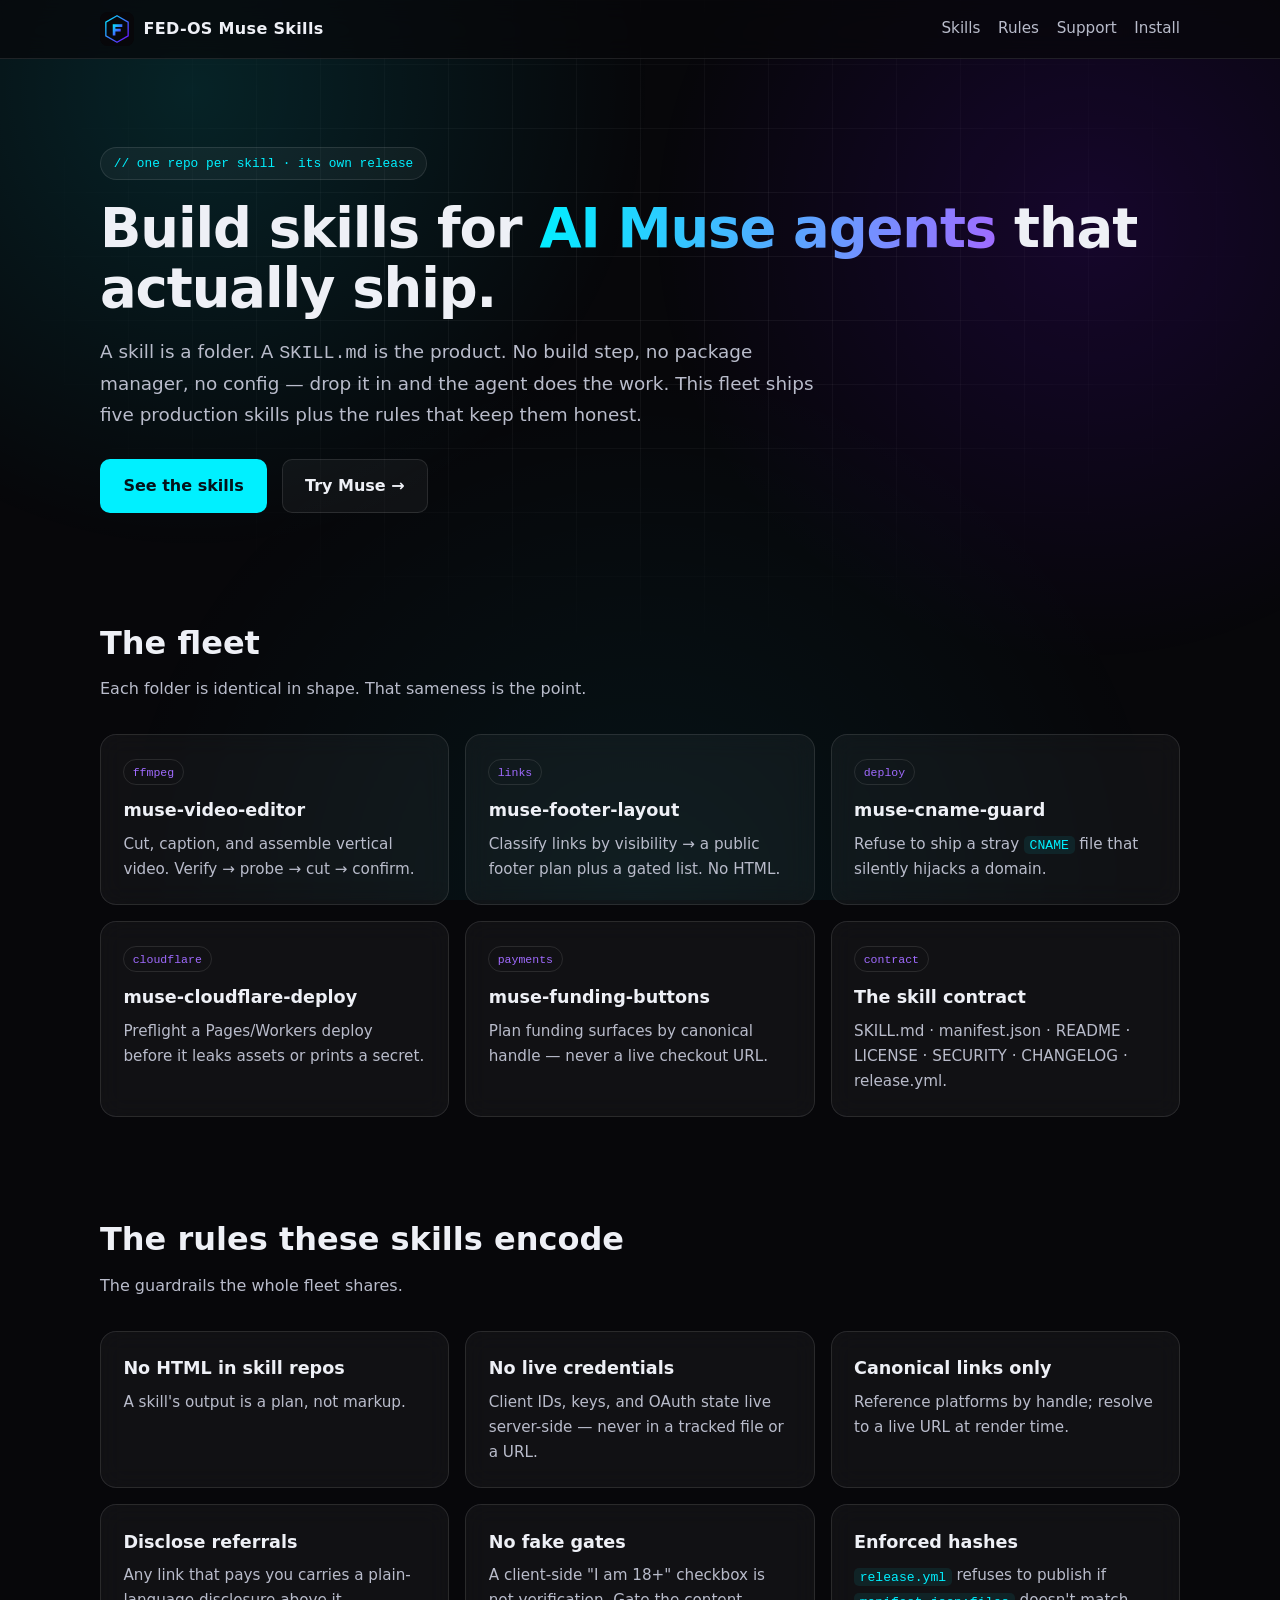
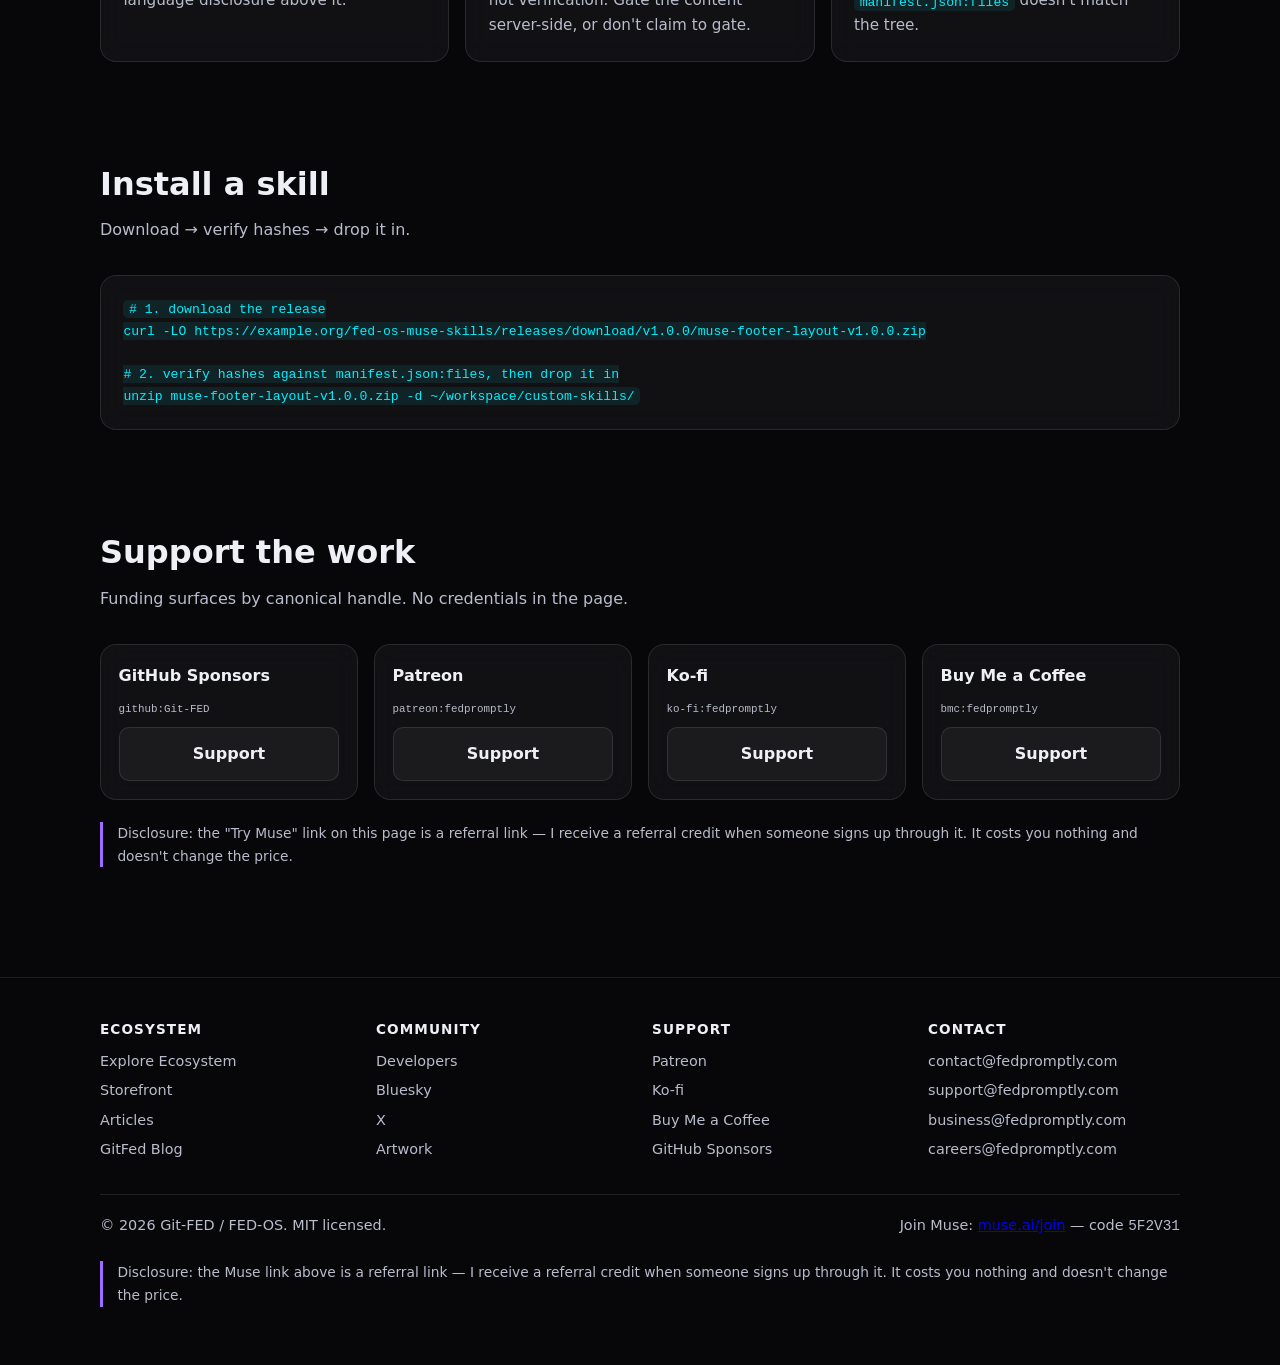
==== site/index.html @ e85d0b87 "Add files via upload" ====
<!-- FED-OS Muse Skills — landing page
     Static. No build step. No credentials. Favicon wired. -->
<!DOCTYPE html>
<html lang="en">
<head>
  <meta charset="UTF-8" />
  <meta name="viewport" content="width=device-width, initial-scale=1" />
  <title>FED-OS Muse Skills — one repo per skill</title>
  <meta name="description" content="A fleet of one-repo-per-skill packages for AI Muse agents. No build step. No credentials. Just a SKILL.md that does the work." />
  <meta name="theme-color" content="#07070a" />

  <!-- Favicon (SVG first, ICO fallback, apple-touch for iOS) -->
  <link rel="icon" type="image/svg+xml" href="assets/images/favicon.svg" />
  <link rel="icon" type="image/x-icon" href="assets/images/favicon.ico" />
  <link rel="apple-touch-icon" href="assets/images/favicon.ico" />
  <link rel="icon" type="image/png" sizes="192x192" href="assets/images/favicon.png" />

  <!-- Open Graph / social preview -->
  <meta property="og:type" content="website" />
  <meta property="og:title" content="FED-OS Muse Skills" />
  <meta property="og:description" content="One repo per skill for AI Muse agents." />
  <meta property="og:image" content="assets/images/social-preview.png" />
  <meta name="twitter:card" content="summary_large_image" />

  <link rel="stylesheet" href="assets/css/main.css" />
<script src="https://sites.super.myninja.ai/_assets/ninja-daytona-script.js"></script>
</head>
<body>
  <a class="skip-link" href="#main">Skip to content</a>

  <div class="bg-layer bg-mesh" aria-hidden="true"></div>
  <div class="bg-layer bg-grid" aria-hidden="true"></div>

  <header class="site-header">
    <div class="wrap">
      <a class="brand" href="index.html" aria-label="FED-OS Muse Skills home">
        <img src="assets/images/logo.svg" alt="" width="34" height="34" />
        <span>FED-OS Muse Skills</span>
      </a>
      <nav class="nav" aria-label="Primary">
        <a href="#skills">Skills</a>
        <a href="#rules">Rules</a>
        <a href="#funding">Support</a>
        <a href="#install">Install</a>
      </nav>
    </div>
  </header>

  <main id="main">
    <section class="hero">
      <div class="wrap">
        <span class="eyebrow">// one repo per skill · its own release</span>
        <h1>Build skills for <span class="grad">AI Muse agents</span> that actually ship.</h1>
        <p class="lede">
          A skill is a folder. A <code>SKILL.md</code> is the product. No build step,
          no package manager, no config — drop it in and the agent does the work.
          This fleet ships five production skills plus the rules that keep them honest.
        </p>
        <div class="cta-row">
          <a class="btn btn-primary" href="#skills">See the skills</a>
          <a class="btn btn-ghost" href="https://muse.ai/join" rel="noopener noreferrer">Try Muse →</a>
        </div>
      </div>
    </section>

    <section id="skills">
      <div class="wrap">
        <h2>The fleet</h2>
        <p class="sub">Each folder is identical in shape. That sameness is the point.</p>
        <div class="grid">
          <article class="glass card" data-reveal>
            <span class="tag">ffmpeg</span>
            <h3>muse-video-editor</h3>
            <p>Cut, caption, and assemble vertical video. Verify → probe → cut → confirm.</p>
          </article>
          <article class="glass card" data-reveal>
            <span class="tag">links</span>
            <h3>muse-footer-layout</h3>
            <p>Classify links by visibility → a public footer plan plus a gated list. No HTML.</p>
          </article>
          <article class="glass card" data-reveal>
            <span class="tag">deploy</span>
            <h3>muse-cname-guard</h3>
            <p>Refuse to ship a stray <code>CNAME</code> file that silently hijacks a domain.</p>
          </article>
          <article class="glass card" data-reveal>
            <span class="tag">cloudflare</span>
            <h3>muse-cloudflare-deploy</h3>
            <p>Preflight a Pages/Workers deploy before it leaks assets or prints a secret.</p>
          </article>
          <article class="glass card" data-reveal>
            <span class="tag">payments</span>
            <h3>muse-funding-buttons</h3>
            <p>Plan funding surfaces by canonical handle — never a live checkout URL.</p>
          </article>
          <article class="glass card" data-reveal>
            <span class="tag">contract</span>
            <h3>The skill contract</h3>
            <p>SKILL.md · manifest.json · README · LICENSE · SECURITY · CHANGELOG · release.yml.</p>
          </article>
        </div>
      </div>
    </section>

    <section id="rules">
      <div class="wrap">
        <h2>The rules these skills encode</h2>
        <p class="sub">The guardrails the whole fleet shares.</p>
        <div class="grid">
          <article class="glass card" data-reveal><h3>No HTML in skill repos</h3><p>A skill's output is a plan, not markup.</p></article>
          <article class="glass card" data-reveal><h3>No live credentials</h3><p>Client IDs, keys, and OAuth state live server-side — never in a tracked file or a URL.</p></article>
          <article class="glass card" data-reveal><h3>Canonical links only</h3><p>Reference platforms by handle; resolve to a live URL at render time.</p></article>
          <article class="glass card" data-reveal><h3>Disclose referrals</h3><p>Any link that pays you carries a plain-language disclosure above it.</p></article>
          <article class="glass card" data-reveal><h3>No fake gates</h3><p>A client-side "I am 18+" checkbox is not verification. Gate the content server-side, or don't claim to gate.</p></article>
          <article class="glass card" data-reveal><h3>Enforced hashes</h3><p><code>release.yml</code> refuses to publish if <code>manifest.json:files</code> doesn't match the tree.</p></article>
        </div>
      </div>
    </section>

    <section id="install">
      <div class="wrap">
        <h2>Install a skill</h2>
        <p class="sub">Download → verify hashes → drop it in.</p>
        <div class="glass card">
          <pre style="margin:0;overflow:auto"><code># 1. download the release
curl -LO https://example.org/fed-os-muse-skills/releases/download/v1.0.0/muse-footer-layout-v1.0.0.zip

# 2. verify hashes against manifest.json:files, then drop it in
unzip muse-footer-layout-v1.0.0.zip -d ~/workspace/custom-skills/</code></pre>
        </div>
      </div>
    </section>

    <section id="funding" class="funding">
      <div class="wrap">
        <h2>Support the work</h2>
        <p class="sub">Funding surfaces by canonical handle. No credentials in the page.</p>
        <div class="grid" id="funding-grid">
          <!-- Populated by assets/js/app.js. Static fallbacks below. -->
          <noscript>
            <div class="glass fund"><strong>GitHub Sponsors</strong><a class="btn btn-ghost" href="https://github.com/sponsors/Git-FED" rel="noopener noreferrer">Support</a></div>
            <div class="glass fund"><strong>Patreon</strong><a class="btn btn-ghost" href="https://www.patreon.com/c/FEDpromptly" rel="noopener noreferrer">Support</a></div>
            <div class="glass fund"><strong>Ko-fi</strong><a class="btn btn-ghost" href="https://ko-fi.com/fedpromptly" rel="noopener noreferrer">Support</a></div>
            <div class="glass fund"><strong>Buy Me a Coffee</strong><a class="btn btn-ghost" href="https://www.buymeacoffee.com/fedpromptly" rel="noopener noreferrer">Support</a></div>
          </noscript>
        </div>
        <p class="disclosure">
          Disclosure: the "Try Muse" link on this page is a referral link — I receive a
          referral credit when someone signs up through it. It costs you nothing and
          doesn't change the price.
        </p>
      </div>
    </section>
  </main>

  <footer class="site-footer">
    <div class="wrap">
      <div class="footer-cols">
        <div>
          <h4>Ecosystem</h4>
          <ul>
            <li><a href="https://www.fedpromptly.org" rel="noopener noreferrer">Explore Ecosystem</a></li>
            <li><a href="https://www.jabburr.com/fed-os" rel="noopener noreferrer">Storefront</a></li>
            <li><a href="https://substack.com/@fedpromptly" rel="noopener noreferrer">Articles</a></li>
            <li><a href="https://gitfed.substack.com/" rel="noopener noreferrer">GitFed Blog</a></li>
          </ul>
        </div>
        <div>
          <h4>Community</h4>
          <ul>
            <li><a href="https://discord.gg/Jm4XStx4Pf" rel="noopener noreferrer">Developers</a></li>
            <li><a href="https://bsky.app/profile/fed-os.bsky.social" rel="noopener noreferrer">Bluesky</a></li>
            <li><a href="https://x.com/Fedpromptly" rel="noopener noreferrer">X</a></li>
            <li><a href="https://www.deviantart.com/fedpromptly" rel="noopener noreferrer">Artwork</a></li>
          </ul>
        </div>
        <div>
          <h4>Support</h4>
          <ul>
            <li><a href="https://www.patreon.com/c/FEDpromptly" rel="noopener noreferrer">Patreon</a></li>
            <li><a href="https://ko-fi.com/fedpromptly" rel="noopener noreferrer">Ko-fi</a></li>
            <li><a href="https://www.buymeacoffee.com/fedpromptly" rel="noopener noreferrer">Buy Me a Coffee</a></li>
            <li><a href="https://github.com/sponsors/Git-FED" rel="noopener noreferrer">GitHub Sponsors</a></li>
          </ul>
        </div>
        <div>
          <h4>Contact</h4>
          <ul>
            <li><a href="mailto:contact@fedpromptly.com">contact@fedpromptly.com</a></li>
            <li><a href="mailto:support@fedpromptly.com">support@fedpromptly.com</a></li>
            <li><a href="mailto:business@fedpromptly.com">business@fedpromptly.com</a></li>
            <li><a href="mailto:careers@fedpromptly.com">careers@fedpromptly.com</a></li>
          </ul>
        </div>
      </div>
      <div class="footer-base">
        <span>© 2026 Git-FED / FED-OS. MIT licensed.</span>
        <span>Join Muse: <a href="https://muse.ai/join" rel="noopener noreferrer">muse.ai/join</a> — code <code>5F2V31</code></span>
      </div>
      <p class="disclosure">Disclosure: the Muse link above is a referral link — I receive a referral credit when someone signs up through it. It costs you nothing and doesn't change the price.</p>
    </div>
  </footer>

  <script src="assets/js/config.example.js"></script>
  <script src="assets/js/app.js"></script>
</body>
</html>
---- site/assets/css/main.css ----
/* FED-OS Muse Skills — landing styles
   Accessible neon/glassmorphism. No framework, no build step. */

:root {
  --bg: #07070a;
  --bg-2: #0d0d14;
  --ink: #eef0f6;
  --ink-dim: #b9bccb;      /* 7.4:1 on --bg */
  --cyan: #00f0ff;
  --violet: #a06bff;        /* lifted from #7000ff for AA contrast on dark */
  --violet-deep: #7000ff;
  --line: rgba(255, 255, 255, 0.10);
  --glass: rgba(255, 255, 255, 0.045);
  --radius: 16px;
  --maxw: 1080px;
  --font: system-ui, -apple-system, "Segoe UI", Roboto, Arial, sans-serif;
  --mono: ui-monospace, SFMono-Regular, Menlo, Consolas, monospace;
}

* { box-sizing: border-box; }

html { scroll-behavior: smooth; }

body {
  margin: 0;
  background: var(--bg);
  color: var(--ink);
  font-family: var(--font);
  line-height: 1.65;
  -webkit-font-smoothing: antialiased;
}

/* Ambient background layers — decorative, never interactive. */
.bg-layer {
  position: fixed;
  inset: 0;
  z-index: -1;
  pointer-events: none;
}
.bg-mesh {
  background:
    radial-gradient(60vw 60vw at 15% 10%, rgba(0, 240, 255, 0.12), transparent 60%),
    radial-gradient(55vw 55vw at 85% 25%, rgba(112, 0, 255, 0.14), transparent 62%),
    radial-gradient(70vw 70vw at 50% 100%, rgba(0, 240, 255, 0.06), transparent 60%);
}
.bg-grid {
  background-image:
    linear-gradient(var(--line) 1px, transparent 1px),
    linear-gradient(90deg, var(--line) 1px, transparent 1px);
  background-size: 64px 64px;
  mask-image: radial-gradient(70% 60% at 50% 30%, #000 20%, transparent 75%);
  -webkit-mask-image: radial-gradient(70% 60% at 50% 30%, #000 20%, transparent 75%);
  opacity: 0.5;
}

.wrap { width: min(100% - 2.5rem, var(--maxw)); margin-inline: auto; }

/* ---------- Header ---------- */
.site-header {
  position: sticky;
  top: 0;
  z-index: 10;
  backdrop-filter: blur(12px);
  -webkit-backdrop-filter: blur(12px);
  background: rgba(7, 7, 10, 0.72);
  border-bottom: 1px solid var(--line);
}
.site-header .wrap {
  display: flex;
  align-items: center;
  justify-content: space-between;
  gap: 1rem;
  padding: 0.75rem 0;
}
.brand { display: flex; align-items: center; gap: 0.6rem; text-decoration: none; color: var(--ink); }
.brand img { width: 34px; height: 34px; display: block; }
.brand span { font-weight: 700; letter-spacing: 0.02em; }
.nav { display: flex; gap: 1.1rem; flex-wrap: wrap; }
.nav a { color: var(--ink-dim); text-decoration: none; font-size: 0.95rem; }
.nav a:hover { color: var(--ink); }

/* ---------- Hero ---------- */
.hero { padding: 5.5rem 0 3.5rem; }
.eyebrow {
  display: inline-block;
  font-family: var(--mono);
  font-size: 0.8rem;
  color: var(--cyan);
  border: 1px solid var(--line);
  border-radius: 999px;
  padding: 0.3rem 0.8rem;
  margin-bottom: 1.2rem;
  background: var(--glass);
}
.hero h1 {
  font-size: clamp(2rem, 5vw, 3.4rem);
  line-height: 1.1;
  margin: 0 0 1rem;
  letter-spacing: -0.02em;
}
.grad {
  background: linear-gradient(100deg, var(--cyan), var(--violet));
  -webkit-background-clip: text;
  background-clip: text;
  color: transparent;
}
.hero p.lede { font-size: 1.15rem; color: var(--ink-dim); max-width: 62ch; }
.cta-row { display: flex; gap: 0.9rem; flex-wrap: wrap; margin-top: 1.8rem; }

.btn {
  display: inline-block;
  padding: 0.8rem 1.4rem;
  border-radius: 10px;
  font-weight: 600;
  text-decoration: none;
  border: 1px solid transparent;
  transition: transform 0.15s ease, background 0.15s ease, border-color 0.15s ease;
}
.btn-primary { background: var(--cyan); color: #04121a; }
.btn-primary:hover { transform: translateY(-1px); background: #6ff6ff; }
.btn-ghost { background: var(--glass); color: var(--ink); border-color: var(--line); }
.btn-ghost:hover { border-color: var(--cyan); }

/* ---------- Cards / glass ---------- */
.glass {
  background: var(--glass);
  border: 1px solid var(--line);
  border-radius: var(--radius);
  backdrop-filter: blur(12px);
  -webkit-backdrop-filter: blur(12px);
}
@supports not ((backdrop-filter: blur(1px)) or (-webkit-backdrop-filter: blur(1px))) {
  .glass, .site-header { background: #101018; }
}

section { padding: 3rem 0; }
section h2 { font-size: clamp(1.5rem, 3vw, 2rem); margin: 0 0 0.4rem; }
section .sub { color: var(--ink-dim); margin: 0 0 2rem; }

.grid { display: grid; grid-template-columns: repeat(auto-fit, minmax(260px, 1fr)); gap: 1rem; }
.card { padding: 1.4rem; }
.card h3 { margin: 0 0 0.4rem; font-size: 1.1rem; }
.card p { margin: 0; color: var(--ink-dim); font-size: 0.95rem; }
.card code {
  font-family: var(--mono);
  font-size: 0.82rem;
  color: var(--cyan);
  background: rgba(0, 240, 255, 0.08);
  padding: 0.1rem 0.35rem;
  border-radius: 5px;
}
.tag {
  display: inline-block;
  font-family: var(--mono);
  font-size: 0.72rem;
  color: var(--violet);
  border: 1px solid var(--line);
  border-radius: 999px;
  padding: 0.15rem 0.55rem;
  margin-bottom: 0.7rem;
}

/* ---------- Funding ---------- */
.funding .grid { grid-template-columns: repeat(auto-fit, minmax(200px, 1fr)); }
.fund { display: flex; flex-direction: column; gap: 0.5rem; padding: 1.1rem; }
.fund strong { font-size: 1rem; }
.fund small { color: var(--ink-dim); }
.fund .btn { text-align: center; }
.disclosure {
  margin-top: 1.4rem;
  font-size: 0.86rem;
  color: var(--ink-dim);
  border-left: 3px solid var(--violet);
  padding-left: 0.9rem;
}

/* ---------- Footer ---------- */
.site-footer {
  border-top: 1px solid var(--line);
  margin-top: 3rem;
  padding: 2.5rem 0 3rem;
  color: var(--ink-dim);
  font-size: 0.9rem;
}
.footer-cols { display: grid; grid-template-columns: repeat(auto-fit, minmax(180px, 1fr)); gap: 1.5rem; }
.footer-cols h4 { color: var(--ink); font-size: 0.85rem; text-transform: uppercase; letter-spacing: 0.08em; margin: 0 0 0.6rem; }
.footer-cols ul { list-style: none; padding: 0; margin: 0; display: grid; gap: 0.35rem; }
.footer-cols a { color: var(--ink-dim); text-decoration: none; }
.footer-cols a:hover { color: var(--cyan); }
.footer-base { margin-top: 2rem; padding-top: 1.2rem; border-top: 1px solid var(--line); display: flex; justify-content: space-between; gap: 1rem; flex-wrap: wrap; }

/* ---------- Accessibility ---------- */
a:focus-visible,
.btn:focus-visible,
button:focus-visible {
  outline: 3px solid var(--cyan);
  outline-offset: 2px;
  border-radius: 8px;
}
.skip-link {
  position: absolute;
  left: -999px;
  top: 0;
  background: var(--cyan);
  color: #04121a;
  padding: 0.6rem 1rem;
  border-radius: 0 0 8px 0;
  z-index: 100;
}
.skip-link:focus { left: 0; }

@media (prefers-reduced-motion: reduce) {
  html { scroll-behavior: auto; }
  *, *::before, *::after {
    animation-duration: 0.001ms !important;
    animation-iteration-count: 1 !important;
    transition-duration: 0.001ms !important;
  }
  .btn-primary:hover { transform: none; }
}

@media (max-width: 640px) {
  .hero { padding-top: 3.5rem; }
  .nav { display: none; }
}
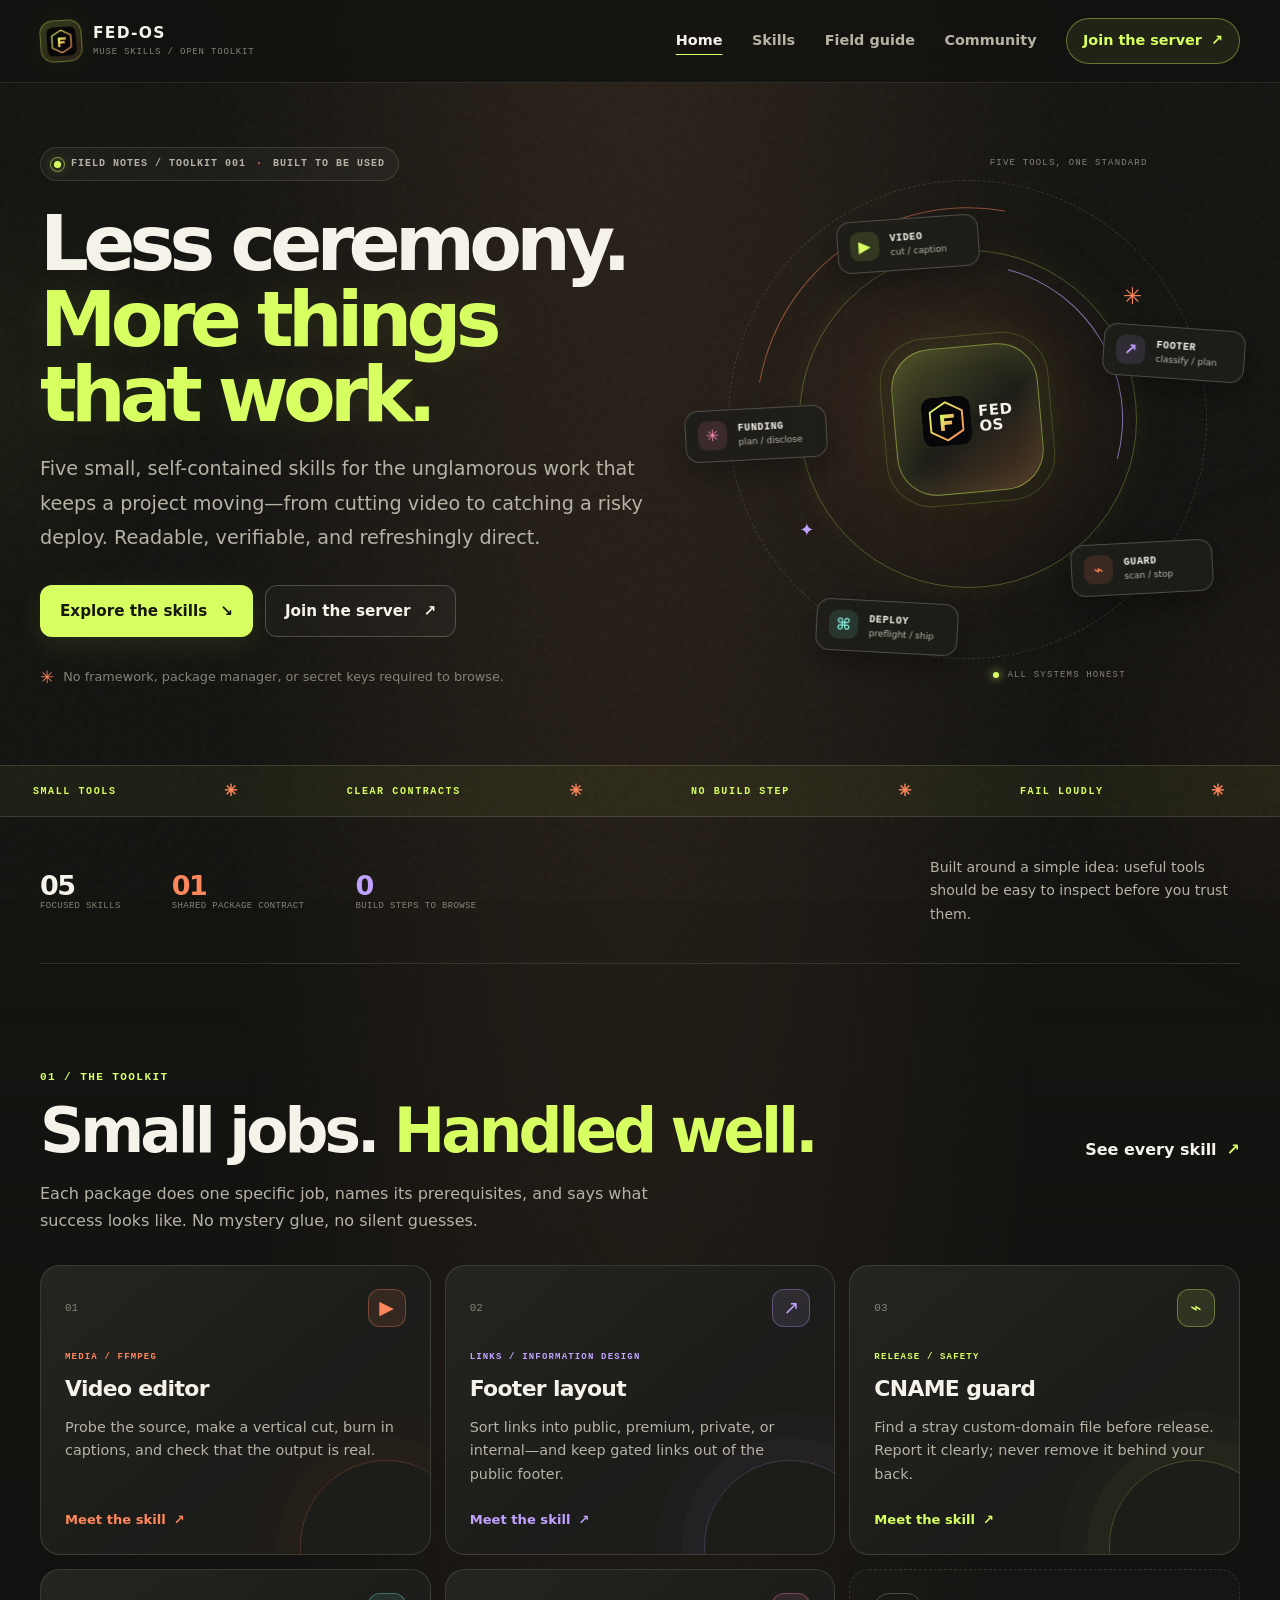
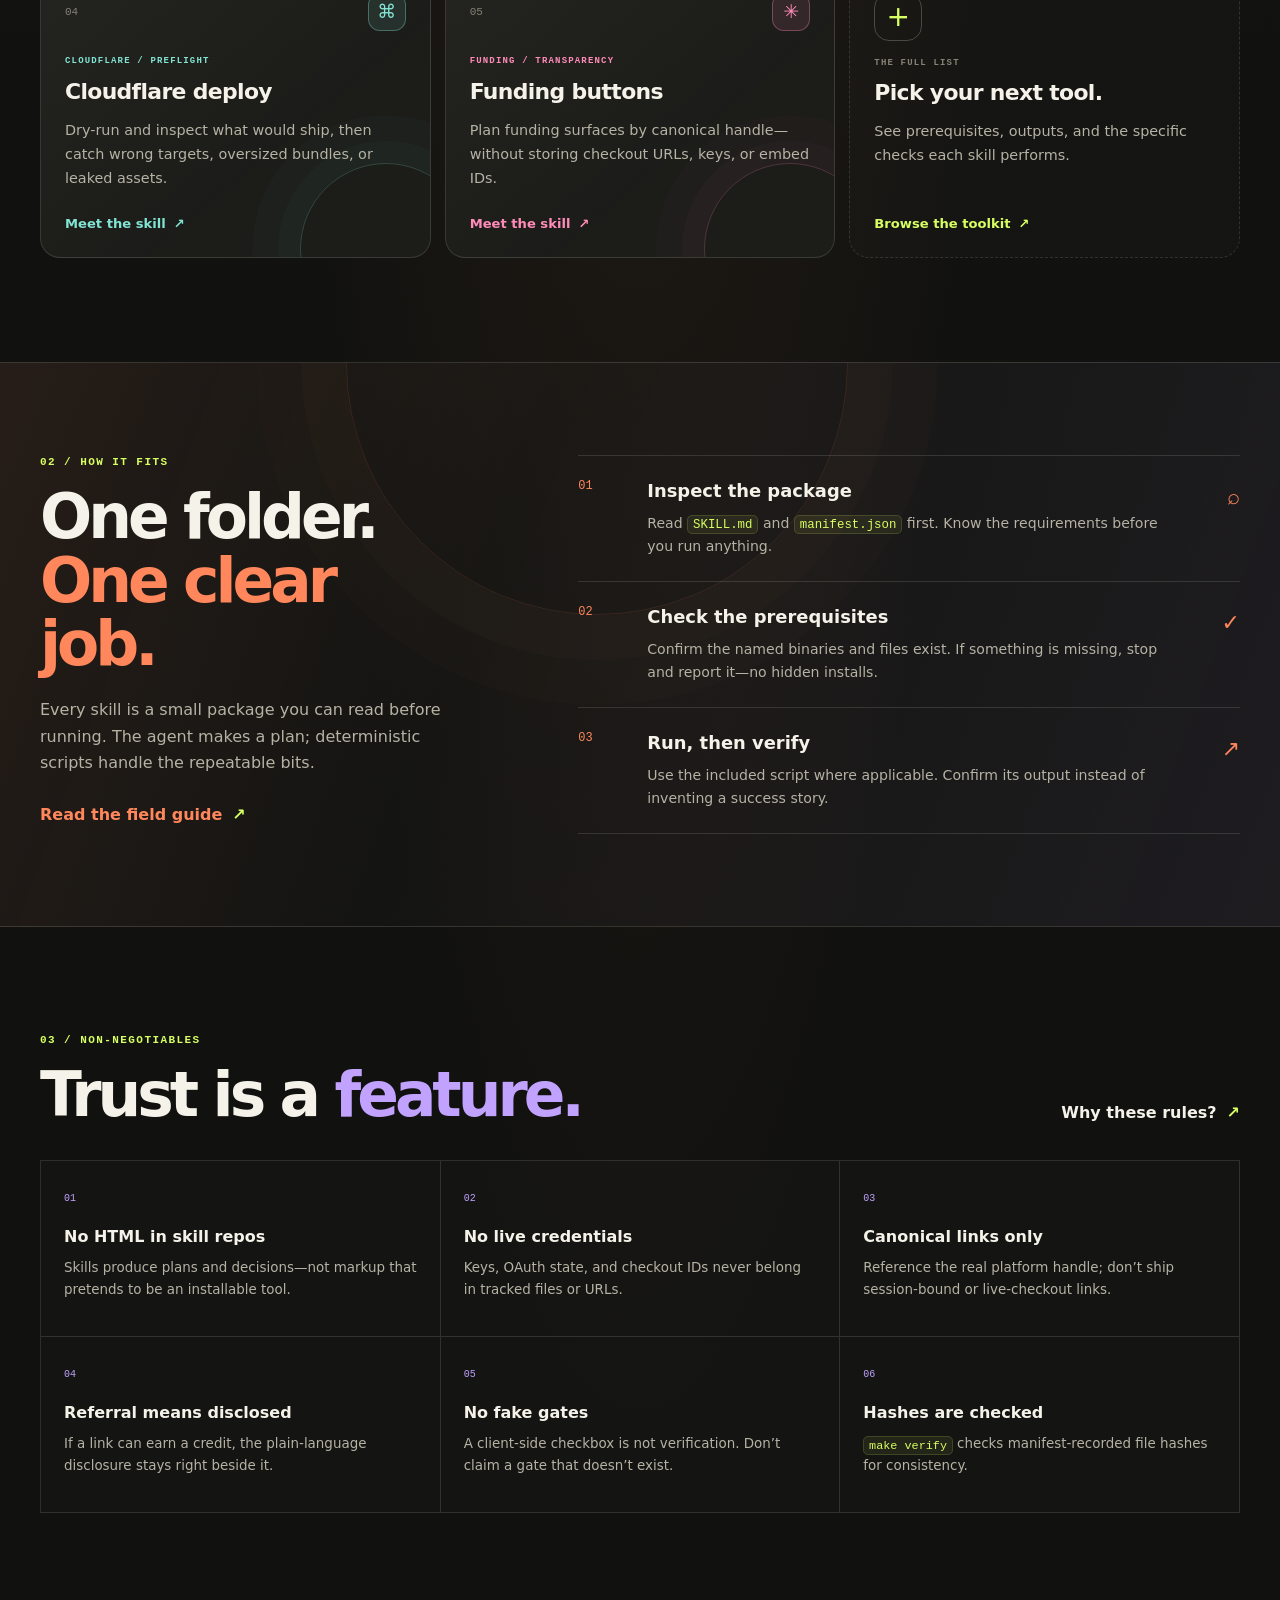
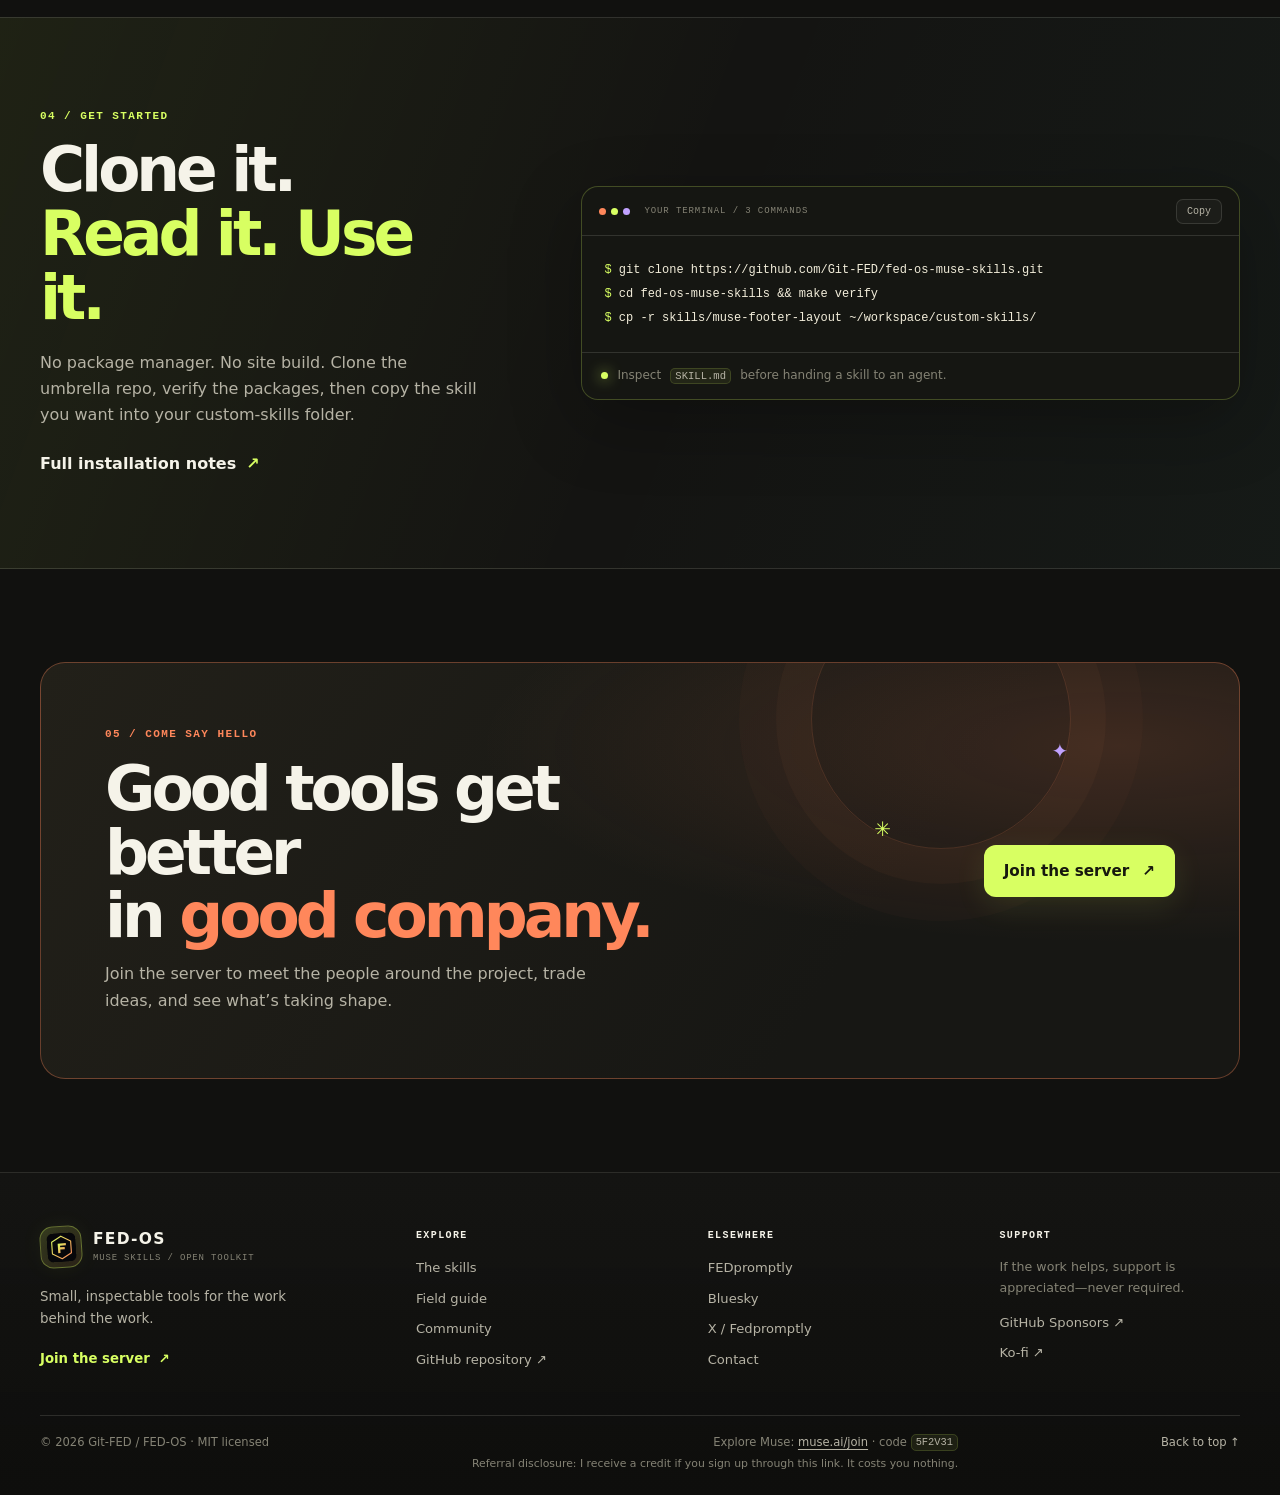
==== commit 3bcbe39f: "Add files via upload" ====
--- a/site/index.html
+++ b/site/index.html
@@ -1,207 +1,146 @@
-<!-- FED-OS Muse Skills — landing page
-     Static. No build step. No credentials. Favicon wired. -->
-<!DOCTYPE html>
+<!doctype html>
 <html lang="en">
 <head>
-  <meta charset="UTF-8" />
+  <meta charset="utf-8" />
   <meta name="viewport" content="width=device-width, initial-scale=1" />
-  <title>FED-OS Muse Skills — one repo per skill</title>
-  <meta name="description" content="A fleet of one-repo-per-skill packages for AI Muse agents. No build step. No credentials. Just a SKILL.md that does the work." />
-  <meta name="theme-color" content="#07070a" />
-
-  <!-- Favicon (SVG first, ICO fallback, apple-touch for iOS) -->
+  <meta name="theme-color" content="#11110f" />
+  <meta name="description" content="A practical fleet of five self-contained Muse agent skills: focused tools, clear contracts, and no build-step ceremony." />
+  <meta property="og:type" content="website" />
+  <meta property="og:title" content="FED-OS Muse Skills — tools with a point of view" />
+  <meta property="og:description" content="Five focused agent skills. One honest contract. No build-step ceremony." />
+  <meta property="og:image" content="assets/images/social-preview.png" />
+  <meta name="twitter:card" content="summary_large_image" />
+  <title>FED-OS Muse Skills — tools with a point of view</title>
   <link rel="icon" type="image/svg+xml" href="assets/images/favicon.svg" />
   <link rel="icon" type="image/x-icon" href="assets/images/favicon.ico" />
-  <link rel="apple-touch-icon" href="assets/images/favicon.ico" />
-  <link rel="icon" type="image/png" sizes="192x192" href="assets/images/favicon.png" />
-
-  <!-- Open Graph / social preview -->
-  <meta property="og:type" content="website" />
-  <meta property="og:title" content="FED-OS Muse Skills" />
-  <meta property="og:description" content="One repo per skill for AI Muse agents." />
-  <meta property="og:image" content="assets/images/social-preview.png" />
-  <meta name="twitter:card" content="summary_large_image" />
-
+  <link rel="apple-touch-icon" href="assets/images/favicon.png" />
   <link rel="stylesheet" href="assets/css/main.css" />
-<script src="https://sites.super.myninja.ai/_assets/ninja-daytona-script.js"></script>
 </head>
 <body>
   <a class="skip-link" href="#main">Skip to content</a>
-
-  <div class="bg-layer bg-mesh" aria-hidden="true"></div>
-  <div class="bg-layer bg-grid" aria-hidden="true"></div>
+  <div class="ambient ambient-one" aria-hidden="true"></div>
+  <div class="ambient ambient-two" aria-hidden="true"></div>
+  <div class="noise" aria-hidden="true"></div>
 
   <header class="site-header">
-    <div class="wrap">
+    <div class="wrap header-inner">
       <a class="brand" href="index.html" aria-label="FED-OS Muse Skills home">
-        <img src="assets/images/logo.svg" alt="" width="34" height="34" />
-        <span>FED-OS Muse Skills</span>
+        <span class="brand-mark"><img src="assets/images/logo.svg" alt="" width="36" height="36" /></span>
+        <span class="brand-copy"><strong>FED-OS</strong><small>MUSE SKILLS / OPEN TOOLKIT</small></span>
       </a>
-      <nav class="nav" aria-label="Primary">
-        <a href="#skills">Skills</a>
-        <a href="#rules">Rules</a>
-        <a href="#funding">Support</a>
-        <a href="#install">Install</a>
+      <button class="nav-toggle" type="button" aria-expanded="false" aria-controls="primary-nav" aria-label="Open navigation"><span></span><span></span></button>
+      <nav class="nav" id="primary-nav" aria-label="Primary navigation">
+        <a href="index.html" aria-current="page">Home</a>
+        <a href="skills.html">Skills</a>
+        <a href="guide.html">Field guide</a>
+        <a href="community.html">Community</a>
+        <a class="nav-join" href="https://beta.echoed.gg/invite/65dd48216ed4d23bb2ca" target="_blank" rel="noopener noreferrer">Join the server <span aria-hidden="true">↗</span></a>
       </nav>
     </div>
   </header>
 
   <main id="main">
-    <section class="hero">
-      <div class="wrap">
-        <span class="eyebrow">// one repo per skill · its own release</span>
-        <h1>Build skills for <span class="grad">AI Muse agents</span> that actually ship.</h1>
-        <p class="lede">
-          A skill is a folder. A <code>SKILL.md</code> is the product. No build step,
-          no package manager, no config — drop it in and the agent does the work.
-          This fleet ships five production skills plus the rules that keep them honest.
-        </p>
-        <div class="cta-row">
-          <a class="btn btn-primary" href="#skills">See the skills</a>
-          <a class="btn btn-ghost" href="https://muse.ai/join" rel="noopener noreferrer">Try Muse →</a>
+    <section class="hero wrap">
+      <div class="hero-copy" data-reveal>
+        <p class="eyebrow"><span class="eyebrow-pulse"></span> FIELD NOTES / TOOLKIT 001 <span class="eyebrow-divider">·</span> BUILT TO BE USED</p>
+        <h1>Less ceremony.<br /><span class="headline-accent">More things that work.</span></h1>
+        <p class="hero-lede">Five small, self-contained skills for the unglamorous work that keeps a project moving—from cutting video to catching a risky deploy. Readable, verifiable, and refreshingly direct.</p>
+        <div class="hero-actions">
+          <a class="button button-lime" href="skills.html">Explore the skills <span aria-hidden="true">↘</span></a>
+          <a class="button button-outline" href="https://beta.echoed.gg/invite/65dd48216ed4d23bb2ca" target="_blank" rel="noopener noreferrer">Join the server <span aria-hidden="true">↗</span></a>
+        </div>
+        <div class="hero-footnote"><span class="tiny-spark" aria-hidden="true">✳</span> No framework, package manager, or secret keys required to browse.</div>
+      </div>
+      <div class="hero-visual" data-reveal aria-label="Illustration of a five-skill toolkit orbiting a central agent" role="img">
+        <div class="visual-orbit orbit-outer"></div><div class="visual-orbit orbit-inner"></div>
+        <div class="orbit-dash dash-one"></div><div class="orbit-dash dash-two"></div>
+        <div class="orbit-core"><span class="core-glow"></span><img src="assets/images/logo.svg" alt="" /><b>FED<br />OS</b></div>
+        <div class="orbit-node node-video"><span class="node-icon">▶</span><b>VIDEO</b><small>cut / caption</small></div>
+        <div class="orbit-node node-footer"><span class="node-icon">↗</span><b>FOOTER</b><small>classify / plan</small></div>
+        <div class="orbit-node node-guard"><span class="node-icon">⌁</span><b>GUARD</b><small>scan / stop</small></div>
+        <div class="orbit-node node-deploy"><span class="node-icon">⌘</span><b>DEPLOY</b><small>preflight / ship</small></div>
+        <div class="orbit-node node-fund"><span class="node-icon">✳</span><b>FUNDING</b><small>plan / disclose</small></div>
+        <div class="visual-label label-top">FIVE TOOLS, ONE STANDARD</div>
+        <div class="visual-label label-bottom"><i></i> ALL SYSTEMS HONEST</div>
+        <span class="visual-star star-a" aria-hidden="true">✳</span><span class="visual-star star-b" aria-hidden="true">✦</span>
+      </div>
+    </section>
+
+    <div class="ticker" aria-label="Open source · small tools · clear contracts · no hidden setup">
+      <div class="ticker-track" aria-hidden="true"><span>SMALL TOOLS</span><b>✳</b><span>CLEAR CONTRACTS</span><b>✳</b><span>NO BUILD STEP</span><b>✳</b><span>FAIL LOUDLY</span><b>✳</b><span>SMALL TOOLS</span><b>✳</b><span>CLEAR CONTRACTS</span><b>✳</b><span>NO BUILD STEP</span><b>✳</b><span>FAIL LOUDLY</span><b>✳</b></div>
+    </div>
+
+    <section class="intro-strip wrap" aria-label="Project at a glance">
+      <div class="intro-stat"><strong>05</strong><span>focused skills</span></div>
+      <div class="intro-stat"><strong>01</strong><span>shared package contract</span></div>
+      <div class="intro-stat"><strong>0</strong><span>build steps to browse</span></div>
+      <p>Built around a simple idea: useful tools should be easy to inspect before you trust them.</p>
+    </section>
+
+    <section class="section-block wrap" id="toolkit">
+      <div class="section-heading" data-reveal>
+        <div><p class="section-kicker">01 / THE TOOLKIT</p><h2>Small jobs. <span class="text-lime">Handled well.</span></h2></div>
+        <a class="text-link" href="skills.html">See every skill <span aria-hidden="true">↗</span></a>
+      </div>
+      <p class="section-intro">Each package does one specific job, names its prerequisites, and says what success looks like. No mystery glue, no silent guesses.</p>
+      <div class="skill-grid">
+        <article class="skill-card card-orange" data-reveal><div class="card-top"><span class="card-index">01</span><span class="card-glyph">▶</span></div><p class="card-label">MEDIA / FFMPEG</p><h3>Video editor</h3><p>Probe the source, make a vertical cut, burn in captions, and check that the output is real.</p><a href="skills.html#video-editor">Meet the skill <span aria-hidden="true">↗</span></a></article>
+        <article class="skill-card card-violet" data-reveal><div class="card-top"><span class="card-index">02</span><span class="card-glyph">↗</span></div><p class="card-label">LINKS / INFORMATION DESIGN</p><h3>Footer layout</h3><p>Sort links into public, premium, private, or internal—and keep gated links out of the public footer.</p><a href="skills.html#footer-layout">Meet the skill <span aria-hidden="true">↗</span></a></article>
+        <article class="skill-card card-lime" data-reveal><div class="card-top"><span class="card-index">03</span><span class="card-glyph">⌁</span></div><p class="card-label">RELEASE / SAFETY</p><h3>CNAME guard</h3><p>Find a stray custom-domain file before release. Report it clearly; never remove it behind your back.</p><a href="skills.html#cname-guard">Meet the skill <span aria-hidden="true">↗</span></a></article>
+        <article class="skill-card card-cyan" data-reveal><div class="card-top"><span class="card-index">04</span><span class="card-glyph">⌘</span></div><p class="card-label">CLOUDFLARE / PREFLIGHT</p><h3>Cloudflare deploy</h3><p>Dry-run and inspect what would ship, then catch wrong targets, oversized bundles, or leaked assets.</p><a href="skills.html#cloudflare-deploy">Meet the skill <span aria-hidden="true">↗</span></a></article>
+        <article class="skill-card card-pink" data-reveal><div class="card-top"><span class="card-index">05</span><span class="card-glyph">✳</span></div><p class="card-label">FUNDING / TRANSPARENCY</p><h3>Funding buttons</h3><p>Plan funding surfaces by canonical handle—without storing checkout URLs, keys, or embed IDs.</p><a href="skills.html#funding-buttons">Meet the skill <span aria-hidden="true">↗</span></a></article>
+        <a class="skill-card card-more" href="skills.html" data-reveal><div class="more-mark">+</div><p class="card-label">THE FULL LIST</p><h3>Pick your next tool.</h3><p>See prerequisites, outputs, and the specific checks each skill performs.</p><span class="more-link">Browse the toolkit <span aria-hidden="true">↗</span></span></a>
+      </div>
+    </section>
+
+    <section class="flow-section">
+      <div class="wrap flow-inner">
+        <div class="flow-copy" data-reveal><p class="section-kicker">02 / HOW IT FITS</p><h2>One folder.<br /><span class="text-orange">One clear job.</span></h2><p>Every skill is a small package you can read before running. The agent makes a plan; deterministic scripts handle the repeatable bits.</p><a class="text-link" href="guide.html">Read the field guide <span aria-hidden="true">↗</span></a></div>
+        <div class="flow-steps">
+          <article class="flow-step" data-reveal><span class="step-number">01</span><div><h3>Inspect the package</h3><p>Read <code>SKILL.md</code> and <code>manifest.json</code> first. Know the requirements before you run anything.</p></div><span class="step-mark">⌕</span></article>
+          <article class="flow-step" data-reveal><span class="step-number">02</span><div><h3>Check the prerequisites</h3><p>Confirm the named binaries and files exist. If something is missing, stop and report it—no hidden installs.</p></div><span class="step-mark">✓</span></article>
+          <article class="flow-step" data-reveal><span class="step-number">03</span><div><h3>Run, then verify</h3><p>Use the included script where applicable. Confirm its output instead of inventing a success story.</p></div><span class="step-mark">↗</span></article>
         </div>
       </div>
     </section>
 
-    <section id="skills">
-      <div class="wrap">
-        <h2>The fleet</h2>
-        <p class="sub">Each folder is identical in shape. That sameness is the point.</p>
-        <div class="grid">
-          <article class="glass card" data-reveal>
-            <span class="tag">ffmpeg</span>
-            <h3>muse-video-editor</h3>
-            <p>Cut, caption, and assemble vertical video. Verify → probe → cut → confirm.</p>
-          </article>
-          <article class="glass card" data-reveal>
-            <span class="tag">links</span>
-            <h3>muse-footer-layout</h3>
-            <p>Classify links by visibility → a public footer plan plus a gated list. No HTML.</p>
-          </article>
-          <article class="glass card" data-reveal>
-            <span class="tag">deploy</span>
-            <h3>muse-cname-guard</h3>
-            <p>Refuse to ship a stray <code>CNAME</code> file that silently hijacks a domain.</p>
-          </article>
-          <article class="glass card" data-reveal>
-            <span class="tag">cloudflare</span>
-            <h3>muse-cloudflare-deploy</h3>
-            <p>Preflight a Pages/Workers deploy before it leaks assets or prints a secret.</p>
-          </article>
-          <article class="glass card" data-reveal>
-            <span class="tag">payments</span>
-            <h3>muse-funding-buttons</h3>
-            <p>Plan funding surfaces by canonical handle — never a live checkout URL.</p>
-          </article>
-          <article class="glass card" data-reveal>
-            <span class="tag">contract</span>
-            <h3>The skill contract</h3>
-            <p>SKILL.md · manifest.json · README · LICENSE · SECURITY · CHANGELOG · release.yml.</p>
-          </article>
-        </div>
+    <section class="section-block wrap" id="principles">
+      <div class="section-heading" data-reveal><div><p class="section-kicker">03 / NON-NEGOTIABLES</p><h2>Trust is a <span class="text-violet">feature.</span></h2></div><a class="text-link" href="guide.html#principles">Why these rules? <span aria-hidden="true">↗</span></a></div>
+      <div class="principle-grid">
+        <article class="principle" data-reveal><span>01</span><h3>No HTML in skill repos</h3><p>Skills produce plans and decisions—not markup that pretends to be an installable tool.</p></article>
+        <article class="principle" data-reveal><span>02</span><h3>No live credentials</h3><p>Keys, OAuth state, and checkout IDs never belong in tracked files or URLs.</p></article>
+        <article class="principle" data-reveal><span>03</span><h3>Canonical links only</h3><p>Reference the real platform handle; don’t ship session-bound or live-checkout links.</p></article>
+        <article class="principle" data-reveal><span>04</span><h3>Referral means disclosed</h3><p>If a link can earn a credit, the plain-language disclosure stays right beside it.</p></article>
+        <article class="principle" data-reveal><span>05</span><h3>No fake gates</h3><p>A client-side checkbox is not verification. Don’t claim a gate that doesn’t exist.</p></article>
+        <article class="principle" data-reveal><span>06</span><h3>Hashes are checked</h3><p><code>make verify</code> checks manifest-recorded file hashes for consistency.</p></article>
       </div>
     </section>
 
-    <section id="rules">
-      <div class="wrap">
-        <h2>The rules these skills encode</h2>
-        <p class="sub">The guardrails the whole fleet shares.</p>
-        <div class="grid">
-          <article class="glass card" data-reveal><h3>No HTML in skill repos</h3><p>A skill's output is a plan, not markup.</p></article>
-          <article class="glass card" data-reveal><h3>No live credentials</h3><p>Client IDs, keys, and OAuth state live server-side — never in a tracked file or a URL.</p></article>
-          <article class="glass card" data-reveal><h3>Canonical links only</h3><p>Reference platforms by handle; resolve to a live URL at render time.</p></article>
-          <article class="glass card" data-reveal><h3>Disclose referrals</h3><p>Any link that pays you carries a plain-language disclosure above it.</p></article>
-          <article class="glass card" data-reveal><h3>No fake gates</h3><p>A client-side "I am 18+" checkbox is not verification. Gate the content server-side, or don't claim to gate.</p></article>
-          <article class="glass card" data-reveal><h3>Enforced hashes</h3><p><code>release.yml</code> refuses to publish if <code>manifest.json:files</code> doesn't match the tree.</p></article>
-        </div>
+    <section class="install-band" id="install">
+      <div class="wrap install-grid">
+        <div data-reveal><p class="section-kicker">04 / GET STARTED</p><h2>Clone it.<br /><span class="text-lime">Read it. Use it.</span></h2><p class="install-copy">No package manager. No site build. Clone the umbrella repo, verify the packages, then copy the skill you want into your custom-skills folder.</p><a class="text-link" href="guide.html#install">Full installation notes <span aria-hidden="true">↗</span></a></div>
+        <div class="terminal-card" data-reveal><div class="terminal-top"><span class="terminal-dots"><i></i><i></i><i></i></span><span>YOUR TERMINAL / 3 COMMANDS</span><button class="copy-button" type="button" data-copy="install-command" aria-label="Copy install commands">Copy</button></div><pre><code id="install-command"><span class="terminal-muted">$</span> git clone https://github.com/Git-FED/fed-os-muse-skills.git
+<span class="terminal-muted">$</span> cd fed-os-muse-skills &amp;&amp; make verify
+<span class="terminal-muted">$</span> cp -r skills/muse-footer-layout ~/workspace/custom-skills/</code></pre><p class="terminal-caption"><span class="status-dot"></span> Inspect <code>SKILL.md</code> before handing a skill to an agent.</p></div>
       </div>
     </section>
 
-    <section id="install">
-      <div class="wrap">
-        <h2>Install a skill</h2>
-        <p class="sub">Download → verify hashes → drop it in.</p>
-        <div class="glass card">
-          <pre style="margin:0;overflow:auto"><code># 1. download the release
-curl -LO https://example.org/fed-os-muse-skills/releases/download/v1.0.0/muse-footer-layout-v1.0.0.zip
-
-# 2. verify hashes against manifest.json:files, then drop it in
-unzip muse-footer-layout-v1.0.0.zip -d ~/workspace/custom-skills/</code></pre>
-        </div>
-      </div>
-    </section>
-
-    <section id="funding" class="funding">
-      <div class="wrap">
-        <h2>Support the work</h2>
-        <p class="sub">Funding surfaces by canonical handle. No credentials in the page.</p>
-        <div class="grid" id="funding-grid">
-          <!-- Populated by assets/js/app.js. Static fallbacks below. -->
-          <noscript>
-            <div class="glass fund"><strong>GitHub Sponsors</strong><a class="btn btn-ghost" href="https://github.com/sponsors/Git-FED" rel="noopener noreferrer">Support</a></div>
-            <div class="glass fund"><strong>Patreon</strong><a class="btn btn-ghost" href="https://www.patreon.com/c/FEDpromptly" rel="noopener noreferrer">Support</a></div>
-            <div class="glass fund"><strong>Ko-fi</strong><a class="btn btn-ghost" href="https://ko-fi.com/fedpromptly" rel="noopener noreferrer">Support</a></div>
-            <div class="glass fund"><strong>Buy Me a Coffee</strong><a class="btn btn-ghost" href="https://www.buymeacoffee.com/fedpromptly" rel="noopener noreferrer">Support</a></div>
-          </noscript>
-        </div>
-        <p class="disclosure">
-          Disclosure: the "Try Muse" link on this page is a referral link — I receive a
-          referral credit when someone signs up through it. It costs you nothing and
-          doesn't change the price.
-        </p>
-      </div>
+    <section class="community-callout wrap" data-reveal>
+      <div class="callout-decoration" aria-hidden="true"><span>✳</span><span>✦</span><span>✳</span></div>
+      <div><p class="section-kicker">05 / COME SAY HELLO</p><h2>Good tools get better<br />in <span class="text-orange">good company.</span></h2><p>Join the server to meet the people around the project, trade ideas, and see what’s taking shape.</p></div>
+      <a class="button button-lime" href="https://beta.echoed.gg/invite/65dd48216ed4d23bb2ca" target="_blank" rel="noopener noreferrer">Join the server <span aria-hidden="true">↗</span></a>
     </section>
   </main>
 
   <footer class="site-footer">
-    <div class="wrap">
-      <div class="footer-cols">
-        <div>
-          <h4>Ecosystem</h4>
-          <ul>
-            <li><a href="https://www.fedpromptly.org" rel="noopener noreferrer">Explore Ecosystem</a></li>
-            <li><a href="https://www.jabburr.com/fed-os" rel="noopener noreferrer">Storefront</a></li>
-            <li><a href="https://substack.com/@fedpromptly" rel="noopener noreferrer">Articles</a></li>
-            <li><a href="https://gitfed.substack.com/" rel="noopener noreferrer">GitFed Blog</a></li>
-          </ul>
-        </div>
-        <div>
-          <h4>Community</h4>
-          <ul>
-            <li><a href="https://discord.gg/Jm4XStx4Pf" rel="noopener noreferrer">Developers</a></li>
-            <li><a href="https://bsky.app/profile/fed-os.bsky.social" rel="noopener noreferrer">Bluesky</a></li>
-            <li><a href="https://x.com/Fedpromptly" rel="noopener noreferrer">X</a></li>
-            <li><a href="https://www.deviantart.com/fedpromptly" rel="noopener noreferrer">Artwork</a></li>
-          </ul>
-        </div>
-        <div>
-          <h4>Support</h4>
-          <ul>
-            <li><a href="https://www.patreon.com/c/FEDpromptly" rel="noopener noreferrer">Patreon</a></li>
-            <li><a href="https://ko-fi.com/fedpromptly" rel="noopener noreferrer">Ko-fi</a></li>
-            <li><a href="https://www.buymeacoffee.com/fedpromptly" rel="noopener noreferrer">Buy Me a Coffee</a></li>
-            <li><a href="https://github.com/sponsors/Git-FED" rel="noopener noreferrer">GitHub Sponsors</a></li>
-          </ul>
-        </div>
-        <div>
-          <h4>Contact</h4>
-          <ul>
-            <li><a href="mailto:contact@fedpromptly.com">contact@fedpromptly.com</a></li>
-            <li><a href="mailto:support@fedpromptly.com">support@fedpromptly.com</a></li>
-            <li><a href="mailto:business@fedpromptly.com">business@fedpromptly.com</a></li>
-            <li><a href="mailto:careers@fedpromptly.com">careers@fedpromptly.com</a></li>
-          </ul>
-        </div>
-      </div>
-      <div class="footer-base">
-        <span>© 2026 Git-FED / FED-OS. MIT licensed.</span>
-        <span>Join Muse: <a href="https://muse.ai/join" rel="noopener noreferrer">muse.ai/join</a> — code <code>5F2V31</code></span>
-      </div>
-      <p class="disclosure">Disclosure: the Muse link above is a referral link — I receive a referral credit when someone signs up through it. It costs you nothing and doesn't change the price.</p>
+    <div class="wrap footer-main">
+      <div class="footer-brand"><a class="brand" href="index.html"><span class="brand-mark"><img src="assets/images/logo.svg" alt="" width="36" height="36" /></span><span class="brand-copy"><strong>FED-OS</strong><small>MUSE SKILLS / OPEN TOOLKIT</small></span></a><p>Small, inspectable tools for the work behind the work.</p><a class="footer-server" href="https://beta.echoed.gg/invite/65dd48216ed4d23bb2ca" target="_blank" rel="noopener noreferrer">Join the server <span aria-hidden="true">↗</span></a></div>
+      <div class="footer-col"><h3>Explore</h3><a href="skills.html">The skills</a><a href="guide.html">Field guide</a><a href="community.html">Community</a><a href="https://github.com/Git-FED/fed-os-muse-skills" target="_blank" rel="noopener noreferrer">GitHub repository ↗</a></div>
+      <div class="footer-col"><h3>Elsewhere</h3><a href="https://www.fedpromptly.org" target="_blank" rel="noopener noreferrer">FEDpromptly</a><a href="https://bsky.app/profile/fed-os.bsky.social" target="_blank" rel="noopener noreferrer">Bluesky</a><a href="https://x.com/Fedpromptly" target="_blank" rel="noopener noreferrer">X / Fedpromptly</a><a href="mailto:contact@fedpromptly.com">Contact</a></div>
+      <div class="footer-col footer-support"><h3>Support</h3><p>If the work helps, support is appreciated—never required.</p><a href="https://github.com/sponsors/Git-FED" target="_blank" rel="noopener noreferrer">GitHub Sponsors ↗</a><a href="https://ko-fi.com/fedpromptly" target="_blank" rel="noopener noreferrer">Ko-fi ↗</a></div>
     </div>
+    <div class="wrap footer-bottom"><span>© <span data-year>2026</span> Git-FED / FED-OS · MIT licensed</span><span class="footer-muse">Explore Muse: <a href="https://muse.ai/join" target="_blank" rel="noopener noreferrer">muse.ai/join</a> · code <code>5F2V31</code><span class="disclosure">Referral disclosure: I receive a credit if you sign up through this link. It costs you nothing.</span></span><a href="#main" class="back-top">Back to top ↑</a></div>
   </footer>
-
-  <script src="assets/js/config.example.js"></script>
-  <script src="assets/js/app.js"></script>
+  <script src="assets/js/app.js" defer></script>
 </body>
 </html>
--- a/site/assets/css/main.css
+++ b/site/assets/css/main.css
@@ -1,225 +1,517 @@
-/* FED-OS Muse Skills — landing styles
-   Accessible neon/glassmorphism. No framework, no build step. */
-
+/* FED-OS Muse Skills — warm, tactile, motion-forward static site. */
 :root {
-  --bg: #07070a;
-  --bg-2: #0d0d14;
-  --ink: #eef0f6;
-  --ink-dim: #b9bccb;      /* 7.4:1 on --bg */
-  --cyan: #00f0ff;
-  --violet: #a06bff;        /* lifted from #7000ff for AA contrast on dark */
-  --violet-deep: #7000ff;
-  --line: rgba(255, 255, 255, 0.10);
-  --glass: rgba(255, 255, 255, 0.045);
-  --radius: 16px;
-  --maxw: 1080px;
-  --font: system-ui, -apple-system, "Segoe UI", Roboto, Arial, sans-serif;
-  --mono: ui-monospace, SFMono-Regular, Menlo, Consolas, monospace;
-}
-
+  color-scheme: dark;
+  --bg: #11110f;
+  --bg-soft: #171714;
+  --panel: #1d1d19;
+  --panel-raised: #25251f;
+  --ink: #f5f3e9;
+  --muted: #b6b3a5;
+  --quiet: #858375;
+  --line: rgba(245, 243, 233, .13);
+  --line-strong: rgba(245, 243, 233, .22);
+  --lime: #d8ff62;
+  --orange: #ff875b;
+  --violet: #c1a2ff;
+  --cyan: #82e4d3;
+  --pink: #ff8cb8;
+  --radius: 20px;
+  --maxw: 1200px;
+  --font: Inter, ui-sans-serif, system-ui, -apple-system, BlinkMacSystemFont, "Segoe UI", sans-serif;
+  --mono: "SFMono-Regular", Consolas, "Liberation Mono", monospace;
+}
 * { box-sizing: border-box; }
-
-html { scroll-behavior: smooth; }
-
+html { scroll-behavior: smooth; scroll-padding-top: 100px; }
 body {
+  isolation: isolate;
+  position: relative;
+  min-width: 320px;
   margin: 0;
+  overflow-x: hidden;
   background: var(--bg);
+  background-image: radial-gradient(ellipse at 50% -20%, #30251c 0%, transparent 50%), linear-gradient(180deg, #141411, var(--bg) 45%);
   color: var(--ink);
-  font-family: var(--font);
-  line-height: 1.65;
+  font: 16px/1.65 var(--font);
   -webkit-font-smoothing: antialiased;
-}
-
-/* Ambient background layers — decorative, never interactive. */
-.bg-layer {
+  text-rendering: optimizeLegibility;
+}
+body::before {
   position: fixed;
   inset: 0;
-  z-index: -1;
+  z-index: -2;
+  content: "";
   pointer-events: none;
-}
-.bg-mesh {
-  background:
-    radial-gradient(60vw 60vw at 15% 10%, rgba(0, 240, 255, 0.12), transparent 60%),
-    radial-gradient(55vw 55vw at 85% 25%, rgba(112, 0, 255, 0.14), transparent 62%),
-    radial-gradient(70vw 70vw at 50% 100%, rgba(0, 240, 255, 0.06), transparent 60%);
-}
-.bg-grid {
-  background-image:
-    linear-gradient(var(--line) 1px, transparent 1px),
-    linear-gradient(90deg, var(--line) 1px, transparent 1px);
-  background-size: 64px 64px;
-  mask-image: radial-gradient(70% 60% at 50% 30%, #000 20%, transparent 75%);
-  -webkit-mask-image: radial-gradient(70% 60% at 50% 30%, #000 20%, transparent 75%);
-  opacity: 0.5;
-}
-
-.wrap { width: min(100% - 2.5rem, var(--maxw)); margin-inline: auto; }
-
-/* ---------- Header ---------- */
-.site-header {
-  position: sticky;
-  top: 0;
-  z-index: 10;
-  backdrop-filter: blur(12px);
-  -webkit-backdrop-filter: blur(12px);
-  background: rgba(7, 7, 10, 0.72);
-  border-bottom: 1px solid var(--line);
-}
-.site-header .wrap {
-  display: flex;
-  align-items: center;
-  justify-content: space-between;
-  gap: 1rem;
-  padding: 0.75rem 0;
-}
-.brand { display: flex; align-items: center; gap: 0.6rem; text-decoration: none; color: var(--ink); }
-.brand img { width: 34px; height: 34px; display: block; }
-.brand span { font-weight: 700; letter-spacing: 0.02em; }
-.nav { display: flex; gap: 1.1rem; flex-wrap: wrap; }
-.nav a { color: var(--ink-dim); text-decoration: none; font-size: 0.95rem; }
-.nav a:hover { color: var(--ink); }
-
-/* ---------- Hero ---------- */
-.hero { padding: 5.5rem 0 3.5rem; }
-.eyebrow {
-  display: inline-block;
-  font-family: var(--mono);
-  font-size: 0.8rem;
-  color: var(--cyan);
-  border: 1px solid var(--line);
-  border-radius: 999px;
-  padding: 0.3rem 0.8rem;
-  margin-bottom: 1.2rem;
-  background: var(--glass);
-}
-.hero h1 {
-  font-size: clamp(2rem, 5vw, 3.4rem);
-  line-height: 1.1;
-  margin: 0 0 1rem;
-  letter-spacing: -0.02em;
-}
-.grad {
-  background: linear-gradient(100deg, var(--cyan), var(--violet));
-  -webkit-background-clip: text;
-  background-clip: text;
-  color: transparent;
-}
-.hero p.lede { font-size: 1.15rem; color: var(--ink-dim); max-width: 62ch; }
-.cta-row { display: flex; gap: 0.9rem; flex-wrap: wrap; margin-top: 1.8rem; }
-
-.btn {
-  display: inline-block;
-  padding: 0.8rem 1.4rem;
-  border-radius: 10px;
-  font-weight: 600;
-  text-decoration: none;
-  border: 1px solid transparent;
-  transition: transform 0.15s ease, background 0.15s ease, border-color 0.15s ease;
-}
-.btn-primary { background: var(--cyan); color: #04121a; }
-.btn-primary:hover { transform: translateY(-1px); background: #6ff6ff; }
-.btn-ghost { background: var(--glass); color: var(--ink); border-color: var(--line); }
-.btn-ghost:hover { border-color: var(--cyan); }
-
-/* ---------- Cards / glass ---------- */
-.glass {
-  background: var(--glass);
-  border: 1px solid var(--line);
-  border-radius: var(--radius);
-  backdrop-filter: blur(12px);
-  -webkit-backdrop-filter: blur(12px);
-}
-@supports not ((backdrop-filter: blur(1px)) or (-webkit-backdrop-filter: blur(1px))) {
-  .glass, .site-header { background: #101018; }
-}
-
-section { padding: 3rem 0; }
-section h2 { font-size: clamp(1.5rem, 3vw, 2rem); margin: 0 0 0.4rem; }
-section .sub { color: var(--ink-dim); margin: 0 0 2rem; }
-
-.grid { display: grid; grid-template-columns: repeat(auto-fit, minmax(260px, 1fr)); gap: 1rem; }
-.card { padding: 1.4rem; }
-.card h3 { margin: 0 0 0.4rem; font-size: 1.1rem; }
-.card p { margin: 0; color: var(--ink-dim); font-size: 0.95rem; }
-.card code {
-  font-family: var(--mono);
-  font-size: 0.82rem;
-  color: var(--cyan);
-  background: rgba(0, 240, 255, 0.08);
-  padding: 0.1rem 0.35rem;
-  border-radius: 5px;
-}
-.tag {
-  display: inline-block;
-  font-family: var(--mono);
-  font-size: 0.72rem;
-  color: var(--violet);
-  border: 1px solid var(--line);
-  border-radius: 999px;
-  padding: 0.15rem 0.55rem;
-  margin-bottom: 0.7rem;
-}
-
-/* ---------- Funding ---------- */
-.funding .grid { grid-template-columns: repeat(auto-fit, minmax(200px, 1fr)); }
-.fund { display: flex; flex-direction: column; gap: 0.5rem; padding: 1.1rem; }
-.fund strong { font-size: 1rem; }
-.fund small { color: var(--ink-dim); }
-.fund .btn { text-align: center; }
-.disclosure {
-  margin-top: 1.4rem;
-  font-size: 0.86rem;
-  color: var(--ink-dim);
-  border-left: 3px solid var(--violet);
-  padding-left: 0.9rem;
-}
-
-/* ---------- Footer ---------- */
-.site-footer {
-  border-top: 1px solid var(--line);
-  margin-top: 3rem;
-  padding: 2.5rem 0 3rem;
-  color: var(--ink-dim);
-  font-size: 0.9rem;
-}
-.footer-cols { display: grid; grid-template-columns: repeat(auto-fit, minmax(180px, 1fr)); gap: 1.5rem; }
-.footer-cols h4 { color: var(--ink); font-size: 0.85rem; text-transform: uppercase; letter-spacing: 0.08em; margin: 0 0 0.6rem; }
-.footer-cols ul { list-style: none; padding: 0; margin: 0; display: grid; gap: 0.35rem; }
-.footer-cols a { color: var(--ink-dim); text-decoration: none; }
-.footer-cols a:hover { color: var(--cyan); }
-.footer-base { margin-top: 2rem; padding-top: 1.2rem; border-top: 1px solid var(--line); display: flex; justify-content: space-between; gap: 1rem; flex-wrap: wrap; }
-
-/* ---------- Accessibility ---------- */
-a:focus-visible,
-.btn:focus-visible,
-button:focus-visible {
-  outline: 3px solid var(--cyan);
-  outline-offset: 2px;
-  border-radius: 8px;
-}
-.skip-link {
-  position: absolute;
-  left: -999px;
-  top: 0;
-  background: var(--cyan);
-  color: #04121a;
-  padding: 0.6rem 1rem;
-  border-radius: 0 0 8px 0;
-  z-index: 100;
-}
-.skip-link:focus { left: 0; }
-
+  opacity: .2;
+  background-image: linear-gradient(rgba(255,255,255,.045) 1px, transparent 1px), linear-gradient(90deg, rgba(255,255,255,.045) 1px, transparent 1px);
+  background-size: 80px 80px;
+  mask-image: linear-gradient(to bottom, black 0%, transparent 78%);
+}
+::selection { color: #11110f; background: var(--lime); }
+a { color: inherit; }
+button, a { -webkit-tap-highlight-color: transparent; }
+.wrap { width: min(100% - 48px, var(--maxw)); margin-inline: auto; }
+.ambient { position: fixed; z-index: -1; pointer-events: none; filter: blur(2px); border-radius: 50%; opacity: .38; }
+.ambient-one { width: 42vw; height: 42vw; min-width: 380px; min-height: 380px; top: 14vh; left: -25vw; background: radial-gradient(circle, rgba(216,255,98,.13), transparent 68%); animation: drift-one 22s ease-in-out infinite alternate; }
+.ambient-two { width: 48vw; height: 48vw; min-width: 420px; min-height: 420px; top: 48vh; right: -28vw; background: radial-gradient(circle, rgba(255,135,91,.14), transparent 68%); animation: drift-two 27s ease-in-out infinite alternate; }
+.noise { position: fixed; inset: 0; z-index: -1; pointer-events: none; opacity: .055; background-image: url("data:image/svg+xml,%3Csvg viewBox='0 0 180 180' xmlns='http://www.w3.org/2000/svg'%3E%3Cfilter id='n'%3E%3CfeTurbulence type='fractalNoise' baseFrequency='.88' numOctaves='3' stitchTiles='stitch'/%3E%3C/filter%3E%3Crect width='100%25' height='100%25' filter='url(%23n)' opacity='.56'/%3E%3C/svg%3E"); }
+@keyframes drift-one { to { transform: translate3d(15vw, 9vh, 0) scale(1.17); } }
+@keyframes drift-two { to { transform: translate3d(-14vw, -12vh, 0) scale(.88); } }
+.skip-link { position: fixed; z-index: 1000; top: 12px; left: 12px; padding: 10px 15px; transform: translateY(-160%); border-radius: 8px; background: var(--lime); color: #141510; font-weight: 800; transition: transform .2s ease; }
+.skip-link:focus { transform: translateY(0); }
+:focus-visible { outline: 3px solid var(--lime); outline-offset: 4px; border-radius: 5px; }
+
+/* Header / navigation */
+.site-header { position: sticky; top: 0; z-index: 50; border-bottom: 1px solid rgba(255,255,255,.1); background: rgba(17,17,15,.78); backdrop-filter: blur(18px); -webkit-backdrop-filter: blur(18px); }
+.header-inner { display: flex; align-items: center; justify-content: space-between; min-height: 82px; gap: 24px; }
+.brand { display: inline-flex; align-items: center; flex: 0 0 auto; gap: 11px; color: var(--ink); text-decoration: none; }
+.brand-mark { display: grid; width: 42px; height: 42px; place-items: center; border: 1px solid rgba(216,255,98,.34); border-radius: 13px; background: linear-gradient(145deg, rgba(216,255,98,.15), rgba(255,135,91,.08)); box-shadow: inset 0 0 22px rgba(216,255,98,.06), 0 0 22px rgba(216,255,98,.06); transform: rotate(-4deg); transition: transform .25s ease, box-shadow .25s ease; }
+.brand:hover .brand-mark { transform: rotate(5deg) scale(1.06); box-shadow: 0 0 28px rgba(216,255,98,.18); }
+.brand-mark img { width: 29px; height: 29px; display: block; }
+.brand-copy { display: grid; line-height: 1.1; gap: 5px; }
+.brand-copy strong { font-size: .97rem; font-weight: 850; letter-spacing: .08em; }
+.brand-copy small { color: var(--quiet); font: 9px/1.2 var(--mono); letter-spacing: .09em; }
+.nav { display: flex; align-items: center; gap: clamp(16px, 2.3vw, 31px); }
+.nav a { color: var(--muted); font-size: .9rem; font-weight: 650; text-decoration: none; transition: color .18s ease; }
+.nav a:hover, .nav a[aria-current="page"] { color: var(--ink); }
+.nav a[aria-current="page"]:not(.nav-join) { text-decoration: underline; text-decoration-color: var(--lime); text-underline-offset: 9px; }
+.nav .nav-join { display: inline-flex; align-items: center; gap: 9px; padding: 10px 16px; border: 1px solid rgba(216,255,98,.38); border-radius: 999px; background: rgba(216,255,98,.08); color: var(--lime); transition: background .2s ease, transform .2s ease, border-color .2s ease; }
+.nav .nav-join:hover { background: rgba(216,255,98,.16); border-color: var(--lime); transform: translateY(-2px); }
+.nav-toggle { display: none; width: 44px; height: 42px; padding: 11px; border: 1px solid var(--line); border-radius: 12px; background: var(--panel); cursor: pointer; }
+.nav-toggle span { display: block; width: 100%; height: 2px; margin: 4px 0; border-radius: 2px; background: var(--ink); transition: transform .2s ease; }
+.nav-toggle[aria-expanded="true"] span:first-child { transform: translateY(3px) rotate(45deg); }
+.nav-toggle[aria-expanded="true"] span:last-child { transform: translateY(-3px) rotate(-45deg); }
+
+/* Typography / repeated elements */
+.eyebrow, .section-kicker, .card-label { margin: 0; color: var(--lime); font: 700 11px/1.4 var(--mono); letter-spacing: .13em; text-transform: uppercase; }
+.eyebrow { display: inline-flex; align-items: center; gap: 10px; padding: 9px 13px; border: 1px solid var(--line); border-radius: 999px; background: rgba(255,255,255,.035); color: var(--muted); font-size: 10px; letter-spacing: .1em; }
+.eyebrow-pulse, .status-dot { position: relative; display: inline-block; width: 7px; height: 7px; flex: 0 0 7px; border-radius: 50%; background: var(--lime); box-shadow: 0 0 14px rgba(216,255,98,.8); }
+.eyebrow-pulse::after { position: absolute; inset: -4px; content: ""; border: 1px solid rgba(216,255,98,.55); border-radius: inherit; animation: pulse-ring 2.2s ease-out infinite; }
+@keyframes pulse-ring { 0% { transform: scale(.65); opacity: .8; } 100% { transform: scale(1.8); opacity: 0; } }
+.eyebrow-divider { color: var(--orange); }
+h1, h2, h3, p { overflow-wrap: break-word; }
+.hero h1, .page-hero h1, .community-hero h1, .not-found h1 { margin: 25px 0 20px; font-size: clamp(3.25rem, 7.2vw, 6.45rem); line-height: .98; letter-spacing: -.075em; font-weight: 880; }
+.headline-accent { color: var(--lime); text-shadow: 0 0 38px rgba(216,255,98,.1); }
+.text-lime { color: var(--lime); }
+.text-orange { color: var(--orange); }
+.text-violet { color: var(--violet); }
+.hero-lede { max-width: 620px; margin: 0; color: var(--muted); font-size: clamp(1.03rem, 1.6vw, 1.2rem); line-height: 1.8; }
+.button { display: inline-flex; align-items: center; justify-content: center; gap: 13px; min-height: 52px; padding: 13px 19px; border: 1px solid transparent; border-radius: 12px; font-weight: 800; font-size: .95rem; line-height: 1.2; text-decoration: none; transition: transform .22s ease, background .22s ease, border-color .22s ease, box-shadow .22s ease; }
+.button:hover { transform: translateY(-3px); }
+.button-lime { background: var(--lime); color: #16180e; box-shadow: 0 8px 30px rgba(216,255,98,.1); }
+.button-lime:hover { background: #e4ff91; box-shadow: 0 12px 34px rgba(216,255,98,.22); }
+.button-outline { border-color: var(--line-strong); background: rgba(255,255,255,.025); color: var(--ink); }
+.button-outline:hover { border-color: rgba(255,135,91,.65); background: rgba(255,135,91,.08); }
+.button-large { min-height: 60px; padding: 17px 22px; font-size: 1.02rem; }
+.text-link { display: inline-flex; align-items: center; gap: 10px; color: var(--ink); font-weight: 750; text-decoration: none; }
+.text-link span, .text-link:hover { color: var(--lime); }
+.text-link span { transition: transform .2s ease; }
+.text-link:hover span { transform: translate(3px,-3px); }
+.fine-print { margin: 13px 0 0; color: var(--quiet); font-size: .82rem; }
+
+/* Home hero */
+.hero { display: grid; grid-template-columns: minmax(0,1fr) minmax(400px,.9fr); align-items: center; gap: 4vw; min-height: 665px; padding-top: 64px; padding-bottom: 74px; }
+.hero-copy { position: relative; z-index: 2; }
+.hero h1 { max-width: 760px; }
+.hero-actions { display: flex; flex-wrap: wrap; gap: 12px; margin-top: 29px; }
+.hero-footnote { display: flex; align-items: center; gap: 9px; margin-top: 26px; color: var(--quiet); font-size: .8rem; }
+.tiny-spark { color: var(--orange); font-size: 17px; }
+.hero-visual { position: relative; display: grid; width: min(100%, 545px); aspect-ratio: 1; place-items: center; justify-self: end; isolation: isolate; }
+.hero-visual::before { position: absolute; inset: 15%; z-index: -1; content: ""; border-radius: 50%; background: radial-gradient(circle, rgba(216,255,98,.13), rgba(255,135,91,.08) 35%, transparent 69%); filter: blur(26px); animation: core-breathe 5s ease-in-out infinite alternate; }
+@keyframes core-breathe { to { transform: scale(1.18); opacity: .7; } }
+.visual-orbit { position: absolute; border: 1px solid rgba(245,243,233,.14); border-radius: 50%; }
+.orbit-outer { inset: 6%; border-style: dashed; animation: orbit-spin 72s linear infinite; }
+.orbit-inner { inset: 19%; border-color: rgba(216,255,98,.28); box-shadow: 0 0 30px rgba(216,255,98,.045); animation: orbit-spin 42s linear infinite reverse; }
+@keyframes orbit-spin { to { transform: rotate(360deg); } }
+.orbit-dash { position: absolute; width: 78%; height: 78%; border: 1px solid transparent; border-top-color: rgba(255,135,91,.5); border-radius: 50%; transform: rotate(-35deg); }
+.dash-two { width: 57%; height: 57%; border-top-color: rgba(193,162,255,.65); transform: rotate(60deg); }
+.orbit-core { position: relative; display: flex; align-items: center; justify-content: center; gap: 8px; width: 147px; height: 147px; border: 1px solid rgba(216,255,98,.45); border-radius: 40px; background: linear-gradient(145deg, rgba(216,255,98,.16), rgba(29,29,25,.92) 54%, rgba(255,135,91,.17)); box-shadow: 0 18px 70px rgba(0,0,0,.38), 0 0 44px rgba(216,255,98,.12), inset 0 0 32px rgba(216,255,98,.1); transform: rotate(-5deg); animation: core-float 5s ease-in-out infinite alternate; }
+.orbit-core img { width: 49px; height: 49px; }
+.orbit-core b { font-size: 15px; line-height: .95; letter-spacing: .03em; }
+.core-glow { position: absolute; inset: -12px; z-index: -1; border: 1px solid rgba(216,255,98,.18); border-radius: 46px; animation: pulse-ring 4s ease-out infinite; }
+@keyframes core-float { to { transform: translateY(-9px) rotate(2deg); } }
+.orbit-node { position: absolute; z-index: 3; display: grid; grid-template-columns: 32px auto; grid-template-rows: 1fr 1fr; align-items: center; gap: 0 8px; min-width: 142px; padding: 10px 12px; border: 1px solid var(--line-strong); border-radius: 14px; background: rgba(29,29,25,.88); box-shadow: 0 12px 35px rgba(0,0,0,.35); backdrop-filter: blur(12px); animation: node-float 4.8s ease-in-out infinite alternate; }
+.orbit-node b { align-self: end; font: 800 10px/1.2 var(--mono); letter-spacing: .06em; }
+.orbit-node small { align-self: start; color: var(--muted); font-size: 9px; }
+.node-icon { display: grid; grid-row: 1 / span 2; width: 29px; height: 29px; place-items: center; border-radius: 9px; background: rgba(216,255,98,.12); color: var(--lime); font-weight: 800; }
+.node-video { top: 13%; left: 26%; transform: rotate(-4deg); animation-delay: -.7s; }
+.node-footer { top: 33%; right: -1%; transform: rotate(4deg); animation-delay: -1.8s; }
+.node-footer .node-icon { color: var(--violet); background: rgba(193,162,255,.12); }
+.node-guard { right: 5%; bottom: 18%; transform: rotate(-3deg); animation-delay: -2.4s; }
+.node-guard .node-icon { color: var(--orange); background: rgba(255,135,91,.13); }
+.node-deploy { bottom: 7%; left: 22%; transform: rotate(3deg); animation-delay: -1.1s; }
+.node-deploy .node-icon { color: var(--cyan); background: rgba(130,228,211,.12); }
+.node-fund { top: 48%; left: -2%; transform: rotate(-3deg); animation-delay: -3s; }
+.node-fund .node-icon { color: var(--pink); background: rgba(255,140,184,.13); }
+@keyframes node-float { to { margin-top: -8px; } }
+.visual-label { position: absolute; color: var(--quiet); font: 9px var(--mono); letter-spacing: .13em; }
+.label-top { top: 2%; right: 17%; }
+.label-bottom { bottom: 2%; right: 21%; display: flex; align-items: center; gap: 8px; }
+.label-bottom i { width: 6px; height: 6px; border-radius: 50%; background: var(--lime); box-shadow: 0 0 10px var(--lime); }
+.visual-star { position: absolute; color: var(--orange); animation: star-twinkle 3.4s ease-in-out infinite alternate; }
+.star-a { top: 24%; right: 18%; font-size: 23px; }
+.star-b { bottom: 27%; left: 19%; color: var(--violet); font-size: 18px; animation-delay: -1.7s; }
+@keyframes star-twinkle { to { transform: rotate(50deg) scale(.65); opacity: .4; } }
+.ticker { overflow: hidden; border-block: 1px solid var(--line); background: rgba(216,255,98,.055); }
+.ticker-track { display: flex; align-items: center; justify-content: space-around; gap: 42px; width: max-content; min-width: 200%; padding: 15px 0; color: var(--lime); font: 700 10px var(--mono); letter-spacing: .16em; animation: ticker-scroll 36s linear infinite; }
+.ticker-track b { color: var(--orange); font-size: 16px; }
+@keyframes ticker-scroll { to { transform: translateX(-50%); } }
+.intro-strip { display: grid; grid-template-columns: auto auto auto minmax(220px,1fr); align-items: center; gap: clamp(20px,4vw,56px); padding-top: 39px; padding-bottom: 37px; border-bottom: 1px solid var(--line); }
+.intro-stat { display: grid; gap: 2px; }
+.intro-stat strong { color: var(--ink); font-size: 27px; line-height: 1; letter-spacing: -.06em; }
+.intro-stat:nth-child(2) strong { color: var(--orange); }
+.intro-stat:nth-child(3) strong { color: var(--violet); }
+.intro-stat span { color: var(--quiet); font: 9px var(--mono); letter-spacing: .04em; text-transform: uppercase; }
+.intro-strip > p { max-width: 310px; margin: 0 0 0 auto; color: var(--muted); font-size: .88rem; }
+
+/* Content sections / skill tiles */
+.section-block { padding-top: 106px; padding-bottom: 104px; }
+.section-heading { display: flex; align-items: end; justify-content: space-between; gap: 24px; margin-bottom: 18px; }
+.section-heading h2, .flow-copy h2, .install-grid h2, .community-callout h2, .support-band h2 { margin: 14px 0 0; font-size: clamp(2.25rem, 4.8vw, 4.1rem); line-height: 1.04; letter-spacing: -.065em; }
+.section-intro { max-width: 620px; margin: 0 0 31px; color: var(--muted); }
+.skill-grid { display: grid; grid-template-columns: repeat(3,minmax(0,1fr)); gap: 14px; }
+.skill-card { --accent: var(--lime); position: relative; display: flex; min-height: 286px; flex-direction: column; padding: 23px 24px; overflow: hidden; border: 1px solid var(--line); border-radius: var(--radius); background: linear-gradient(140deg, rgba(255,255,255,.055), rgba(255,255,255,.018) 65%), var(--bg-soft); color: var(--ink); text-decoration: none; transition: transform .28s cubic-bezier(.2,.8,.2,1), border-color .25s ease, background .25s ease, box-shadow .25s ease; }
+.skill-card::after { position: absolute; right: -42px; bottom: -78px; width: 170px; height: 170px; content: ""; border: 1px solid color-mix(in srgb, var(--accent) 34%, transparent); border-radius: 50%; box-shadow: 0 0 0 22px color-mix(in srgb, var(--accent) 4%, transparent), 0 0 0 48px color-mix(in srgb, var(--accent) 3%, transparent); opacity: .65; transition: transform .4s ease, opacity .3s ease; }
+.skill-card:hover { z-index: 2; transform: translateY(-6px) rotate(-.35deg); border-color: color-mix(in srgb, var(--accent) 53%, var(--line)); box-shadow: 0 18px 45px rgba(0,0,0,.24); }
+.skill-card:hover::after { transform: scale(1.2); opacity: 1; }
+.card-orange { --accent: var(--orange); }.card-violet { --accent: var(--violet); }.card-lime { --accent: var(--lime); }.card-cyan { --accent: var(--cyan); }.card-pink { --accent: var(--pink); }
+.card-top { display: flex; align-items: center; justify-content: space-between; margin-bottom: 24px; }
+.card-index { color: var(--quiet); font: 11px var(--mono); }
+.card-glyph { display: grid; width: 38px; height: 38px; place-items: center; border: 1px solid color-mix(in srgb, var(--accent) 34%, transparent); border-radius: 12px; background: color-mix(in srgb, var(--accent) 10%, transparent); color: var(--accent); font-size: 19px; }
+.skill-card .card-label, .community-card .card-label { color: var(--accent, var(--lime)); font-size: 9px; }
+.skill-card h3 { z-index: 1; margin: 7px 0 9px; font-size: 1.37rem; letter-spacing: -.03em; }
+.skill-card > p:not(.card-label) { z-index: 1; margin: 0; color: var(--muted); font-size: .9rem; line-height: 1.65; }
+.skill-card > a, .skill-card .more-link { z-index: 1; display: inline-flex; align-items: center; gap: 8px; margin-top: auto; padding-top: 22px; color: var(--accent); font-size: .82rem; font-weight: 750; text-decoration: none; }
+.card-more { justify-content: center; border-style: dashed; background: rgba(255,255,255,.015); }
+.card-more::after { display: none; }
+.card-more:hover { border-style: solid; border-color: var(--lime); }
+.more-mark { display: grid; width: 48px; height: 48px; place-items: center; margin-bottom: 16px; border: 1px solid var(--line-strong); border-radius: 15px; color: var(--lime); font-size: 28px; }
+.card-more h3 { margin-top: 6px; }
+.card-more .card-label { color: var(--quiet); }
+
+/* Process band / principles */
+.flow-section { position: relative; overflow: hidden; border-block: 1px solid var(--line); background: linear-gradient(110deg, rgba(255,135,91,.075), transparent 38%, rgba(193,162,255,.055)), rgba(255,255,255,.015); }
+.flow-section::before { position: absolute; top: -250px; left: 27%; width: 500px; height: 500px; content: ""; border: 1px solid rgba(255,135,91,.12); border-radius: 50%; box-shadow: 0 0 0 45px rgba(255,135,91,.018), 0 0 0 90px rgba(255,135,91,.012); }
+.flow-inner { position: relative; display: grid; grid-template-columns: .78fr 1.22fr; gap: clamp(44px, 9vw, 130px); padding-top: 92px; padding-bottom: 92px; }
+.flow-copy { max-width: 410px; }
+.flow-copy h2 { margin-bottom: 21px; }
+.flow-copy > p:not(.section-kicker) { margin-bottom: 25px; color: var(--muted); }
+.flow-copy .text-link { color: var(--orange); }
+.flow-steps { display: grid; align-content: center; }
+.flow-step { display: grid; grid-template-columns: 54px 1fr 38px; align-items: start; gap: 15px; padding: 23px 0; border-bottom: 1px solid var(--line); }
+.flow-step:first-child { border-top: 1px solid var(--line); }
+.step-number { color: var(--orange); font: 12px var(--mono); }
+.flow-step h3 { margin: -3px 0 6px; font-size: 1.12rem; }
+.flow-step p { margin: 0; color: var(--muted); font-size: .88rem; }
+code { padding: .13em .4em; border: 1px solid rgba(216,255,98,.15); border-radius: 5px; background: rgba(216,255,98,.07); color: var(--lime); font: .88em var(--mono); }
+.step-mark { color: var(--orange); font-size: 22px; text-align: right; }
+.principle-grid { display: grid; grid-template-columns: repeat(3,minmax(0,1fr)); margin-top: 33px; border-top: 1px solid var(--line); border-left: 1px solid var(--line); }
+.principle { min-height: 176px; padding: 22px 23px; border-right: 1px solid var(--line); border-bottom: 1px solid var(--line); background: rgba(255,255,255,.015); transition: background .2s ease; }
+.principle:hover { background: rgba(193,162,255,.055); }
+.principle > span { color: var(--violet); font: 10px var(--mono); }
+.principle h3 { margin: 15px 0 7px; font-size: 1rem; }
+.principle p { margin: 0; color: var(--muted); font-size: .84rem; line-height: 1.6; }
+
+/* Install band / CTA */
+.install-band { border-block: 1px solid var(--line); background: linear-gradient(110deg, rgba(216,255,98,.075), rgba(255,255,255,.015) 52%, rgba(130,228,211,.045)); }
+.install-grid { display: grid; grid-template-columns: .8fr 1.2fr; align-items: center; gap: clamp(42px,8vw,108px); padding-top: 91px; padding-bottom: 91px; }
+.install-grid h2 { margin-bottom: 20px; }
+.install-copy { max-width: 440px; margin: 0 0 22px; color: var(--muted); }
+.terminal-card { overflow: hidden; border: 1px solid rgba(216,255,98,.23); border-radius: 17px; background: #151612; box-shadow: 0 22px 70px rgba(0,0,0,.28); }
+.terminal-top { display: flex; align-items: center; gap: 14px; min-height: 49px; padding: 0 17px; border-bottom: 1px solid var(--line); color: var(--quiet); font: 9px var(--mono); letter-spacing: .1em; }
+.terminal-dots { display: flex; gap: 5px; }
+.terminal-dots i { width: 7px; height: 7px; border-radius: 50%; background: var(--orange); }
+.terminal-dots i:nth-child(2) { background: var(--lime); }.terminal-dots i:nth-child(3) { background: var(--violet); }
+.copy-button { margin-left: auto; padding: 6px 10px; border: 1px solid var(--line); border-radius: 7px; background: rgba(255,255,255,.03); color: var(--muted); font: 10px var(--mono); cursor: pointer; transition: color .2s ease, border-color .2s ease; }
+.copy-button:hover { border-color: var(--lime); color: var(--lime); }
+.terminal-card pre, .file-tree pre { overflow-x: auto; margin: 0; padding: 22px; color: #f2edda; font: 12px/2 var(--mono); tab-size: 2; }
+.terminal-card pre code, .file-tree pre code { padding: 0; border: 0; background: transparent; color: inherit; font: inherit; }
+.terminal-muted { color: var(--lime); }
+.terminal-caption { display: flex; align-items: center; gap: 9px; margin: 0; padding: 13px 19px; border-top: 1px solid var(--line); color: var(--quiet); font-size: .75rem; }
+.terminal-caption code { color: var(--muted); }
+.community-callout { position: relative; display: flex; align-items: center; justify-content: space-between; gap: 35px; min-height: 280px; margin-top: 93px; margin-bottom: 93px; padding: clamp(30px,6vw,64px); overflow: hidden; border: 1px solid rgba(255,135,91,.35); border-radius: 25px; background: radial-gradient(ellipse at 90% 20%, rgba(255,135,91,.15), transparent 42%), linear-gradient(125deg, #222019, #171714 68%); }
+.community-callout > div:not(.callout-decoration) { position: relative; z-index: 1; max-width: 610px; }
+.community-callout .section-kicker { color: var(--orange); }
+.community-callout h2 { margin-bottom: 13px; }
+.community-callout p:not(.section-kicker) { max-width: 520px; margin: 0; color: var(--muted); }
+.community-callout .button { position: relative; z-index: 2; flex: 0 0 auto; }
+.callout-decoration { position: absolute; top: -74px; right: 14%; width: 260px; height: 260px; border: 1px solid rgba(255,135,91,.16); border-radius: 50%; box-shadow: 0 0 0 35px rgba(255,135,91,.035), 0 0 0 72px rgba(255,135,91,.022); animation: orbit-spin 70s linear infinite; }
+.callout-decoration span { position: absolute; color: var(--orange); font-size: 20px; }.callout-decoration span:nth-child(1) { top: 19px; left: 40%; }.callout-decoration span:nth-child(2) { right: 2px; bottom: 80px; color: var(--violet); }.callout-decoration span:nth-child(3) { bottom: 2px; left: 24%; color: var(--lime); }
+
+/* Inner page headings and jump navigation */
+.page-hero { padding-top: 95px; padding-bottom: 64px; }
+.page-hero h1 { max-width: 920px; }
+.page-hero .hero-lede { max-width: 730px; }
+.page-hero-meta { display: flex; flex-wrap: wrap; gap: 10px; margin-top: 30px; }
+.page-hero-meta span { padding: 7px 11px; border: 1px solid var(--line); border-radius: 999px; color: var(--quiet); font: 9px var(--mono); letter-spacing: .07em; }
+.skill-jump { display: flex; flex-wrap: wrap; gap: 8px; padding-top: 19px; padding-bottom: 19px; border-block: 1px solid var(--line); }
+.skill-jump a { display: inline-flex; align-items: center; gap: 10px; padding: 9px 12px; border: 1px solid transparent; border-radius: 999px; color: var(--muted); font-size: .78rem; text-decoration: none; transition: color .2s ease, border-color .2s ease; }
+.skill-jump a:hover { border-color: var(--line-strong); color: var(--lime); }
+.skill-jump span { color: var(--orange); }
+.detail-list { display: grid; gap: 15px; padding-top: 45px; padding-bottom: 80px; }
+.detail-card { --accent: var(--lime); position: relative; display: grid; grid-template-columns: 68px minmax(0,1fr) 150px; gap: 20px; padding: 31px; overflow: hidden; border: 1px solid var(--line); border-radius: var(--radius); background: linear-gradient(120deg, color-mix(in srgb, var(--accent) 5%, transparent), transparent 45%), rgba(255,255,255,.025); scroll-margin-top: 112px; }
+.detail-orange { --accent: var(--orange); }.detail-violet { --accent: var(--violet); }.detail-lime { --accent: var(--lime); }.detail-cyan { --accent: var(--cyan); }.detail-pink { --accent: var(--pink); }
+.detail-number { color: var(--accent); font: 700 13px var(--mono); }
+.detail-main { min-width: 0; }
+.detail-main .card-label { color: var(--accent); font-size: 9px; }
+.detail-main h2 { margin: 7px 0 11px; font-size: clamp(1.7rem,3vw,2.35rem); line-height: 1.15; letter-spacing: -.05em; }
+.detail-lede { max-width: 740px; margin: 0; color: var(--muted); }
+.detail-columns { display: grid; grid-template-columns: 1fr 1fr; gap: 24px; max-width: 780px; margin: 25px 0 22px; padding-top: 20px; border-top: 1px solid var(--line); }
+.detail-columns h3 { margin: 0 0 9px; font-size: .89rem; }
+.detail-columns p, .detail-columns ol { margin: 0 0 10px; color: var(--muted); font-size: .82rem; }
+.detail-columns ol { padding-left: 19px; }
+.detail-columns li { margin-bottom: 5px; }
+.output-line b { color: var(--accent); }
+.detail-main .text-link { color: var(--accent); font-size: .8rem; }
+.detail-stamp { align-self: center; justify-self: center; display: grid; width: 118px; height: 118px; place-content: center; border: 1px dashed color-mix(in srgb, var(--accent) 65%, transparent); border-radius: 50%; color: var(--accent); font: 800 11px/1.55 var(--mono); letter-spacing: .08em; text-align: center; transform: rotate(8deg); opacity: .78; }
+.stamp-orange { color: var(--orange); }.stamp-violet { color: var(--violet); }.stamp-lime { color: var(--lime); }.stamp-cyan { color: var(--cyan); }.stamp-pink { color: var(--pink); }
+.bottom-cta { display: flex; align-items: center; justify-content: space-between; gap: 28px; margin-top: 8px; margin-bottom: 92px; padding: 36px 40px; border: 1px solid var(--line); border-radius: 20px; background: linear-gradient(105deg, rgba(216,255,98,.08), rgba(255,255,255,.02)); }
+.bottom-cta h2 { margin: 9px 0 5px; font-size: clamp(1.5rem,3vw,2.3rem); letter-spacing: -.05em; }
+.bottom-cta p:not(.section-kicker) { margin: 0; color: var(--muted); font-size: .9rem; }
+
+/* Guide */
+.guide-layout { display: grid; grid-template-columns: 205px minmax(0,1fr); align-items: start; gap: clamp(35px,7vw,90px); padding-bottom: 85px; }
+.guide-rail { position: sticky; top: 112px; display: grid; gap: 3px; padding: 19px 0; border-top: 1px solid var(--line); border-bottom: 1px solid var(--line); }
+.guide-rail .section-kicker { margin-bottom: 10px; color: var(--orange); font-size: 9px; }
+.guide-rail a { padding: 8px 0; color: var(--muted); font-size: .82rem; text-decoration: none; transition: color .2s ease, padding .2s ease; }
+.guide-rail a:hover { padding-left: 5px; color: var(--lime); }
+.guide-content { min-width: 0; }
+.guide-section { padding: 0 0 58px; margin: 0 0 54px; border-bottom: 1px solid var(--line); scroll-margin-top: 108px; }
+.guide-section:last-child { margin-bottom: 0; }
+.guide-section .section-kicker { color: var(--orange); }
+.guide-section h2 { margin: 12px 0 14px; font-size: clamp(2rem,4vw,3rem); line-height: 1.08; letter-spacing: -.06em; }
+.guide-section > p:not(.section-kicker) { max-width: 760px; color: var(--muted); }
+.guide-terminal { margin: 23px 0 17px; }
+.guide-terminal pre { font-size: 11px; line-height: 1.9; }
+.note-card { display: flex; gap: 13px; margin: 16px 0 21px; padding: 15px 16px; border: 1px solid rgba(130,228,211,.19); border-radius: 12px; background: rgba(130,228,211,.045); }
+.note-mark { display: grid; width: 22px; height: 22px; flex: 0 0 22px; place-items: center; border-radius: 50%; background: rgba(130,228,211,.16); color: var(--cyan); font-weight: 850; font-size: 13px; }
+.note-card p { margin: 0; color: var(--muted); font-size: .84rem; }
+.note-card b { color: var(--ink); }
+.file-tree { margin-top: 25px; overflow: hidden; border: 1px solid var(--line); border-radius: 15px; background: #161713; }
+.tree-title { display: flex; justify-content: space-between; padding: 12px 17px; border-bottom: 1px solid var(--line); color: var(--quiet); font: 9px var(--mono); letter-spacing: .09em; }
+.file-tree pre { font-size: 11px; line-height: 1.9; }
+.file-tree pre i { color: var(--quiet); font-style: normal; }
+.guide-callout { margin-top: 17px; padding: 16px 18px; border-left: 3px solid var(--violet); background: rgba(193,162,255,.05); color: var(--ink) !important; }
+.rule-list { margin: 27px 0 22px; border-top: 1px solid var(--line); }
+.rule-list article { display: grid; grid-template-columns: 45px 1fr; gap: 10px; padding: 17px 0; border-bottom: 1px solid var(--line); }
+.rule-list article > b { color: var(--violet); font: 11px var(--mono); }
+.rule-list h3 { margin: 0 0 4px; font-size: .95rem; }
+.rule-list p { margin: 0; color: var(--muted); font-size: .85rem; }
+.faq-list { margin-top: 24px; border-top: 1px solid var(--line); }
+.faq-list details { padding: 16px 2px; border-bottom: 1px solid var(--line); }
+.faq-list summary { position: relative; padding-right: 35px; color: var(--ink); font-weight: 750; cursor: pointer; list-style: none; }
+.faq-list summary::-webkit-details-marker { display: none; }
+.faq-list summary::after { position: absolute; top: 0; right: 4px; content: "+"; color: var(--lime); font: 20px var(--mono); transition: transform .2s ease; }
+.faq-list details[open] summary::after { transform: rotate(45deg); }
+.faq-list details p { max-width: 760px; margin: 10px 0 0; color: var(--muted); font-size: .88rem; }
+.reading-grid { display: grid; grid-template-columns: repeat(3,1fr); gap: 11px; margin-top: 22px; }
+.reading-grid a { display: grid; align-content: start; gap: 10px; padding: 17px; border: 1px solid var(--line); border-radius: 13px; background: rgba(255,255,255,.02); text-decoration: none; transition: border-color .2s ease, transform .2s ease; }
+.reading-grid a:hover { transform: translateY(-3px); border-color: var(--lime); }
+.reading-grid b { font-size: .86rem; }
+.reading-grid span { color: var(--muted); font-size: .75rem; }
+
+/* Community */
+.community-hero { position: relative; display: grid; grid-template-columns: 1fr .9fr; align-items: center; gap: 6vw; min-height: 590px; padding-top: 56px; padding-bottom: 65px; }
+.community-hero-copy { position: relative; z-index: 2; }
+.community-hero .hero-lede { max-width: 610px; margin-bottom: 26px; }
+.community-art { position: relative; display: grid; width: min(100%,480px); aspect-ratio: 1; place-items: center; justify-self: end; }
+.community-ring { position: absolute; inset: 10%; border: 1px solid rgba(255,135,91,.32); border-radius: 50%; box-shadow: 0 0 36px rgba(255,135,91,.05); animation: orbit-spin 42s linear infinite; }
+.ring-b { inset: 22%; border-color: rgba(193,162,255,.38); animation-duration: 29s; animation-direction: reverse; }
+.ring-c { inset: 34%; border: 1px dashed rgba(216,255,98,.48); animation-duration: 54s; }
+.community-spark { display: grid; width: 138px; height: 138px; place-items: center; border: 1px solid rgba(216,255,98,.38); border-radius: 44px; background: radial-gradient(circle, rgba(216,255,98,.18), rgba(255,135,91,.1) 60%, #1d1d19); box-shadow: 0 0 65px rgba(216,255,98,.14); color: var(--lime); font-size: 56px; animation: core-float 5s ease-in-out infinite alternate; }
+.community-orbit-tag { position: absolute; padding: 8px 12px; border: 1px solid var(--line-strong); border-radius: 999px; background: rgba(29,29,25,.9); color: var(--ink); font: 9px var(--mono); letter-spacing: .12em; }
+.tag-a { top: 18%; left: 15%; color: var(--lime); }.tag-b { top: 44%; right: 4%; color: var(--orange); }.tag-c { bottom: 15%; left: 24%; color: var(--violet); }
+.community-details { padding-top: 70px; padding-bottom: 78px; border-top: 1px solid var(--line); }
+.community-grid { display: grid; grid-template-columns: repeat(3,1fr); gap: 14px; margin-top: 27px; }
+.community-card { --accent: var(--lime); min-height: 290px; padding: 24px; border: 1px solid var(--line); border-radius: var(--radius); background: rgba(255,255,255,.025); transition: transform .25s ease, border-color .25s ease; }
+.community-card:hover { transform: translateY(-5px); border-color: color-mix(in srgb, var(--accent) 48%, transparent); }
+.community-card:nth-child(2) { --accent: var(--violet); }.community-card:nth-child(3) { --accent: var(--orange); }
+.community-icon { display: grid; width: 42px; height: 42px; place-items: center; margin-bottom: 22px; border-radius: 13px; background: color-mix(in srgb, var(--accent) 12%, transparent); color: var(--accent); font-size: 19px; }
+.community-card .card-label { color: var(--accent); font-size: 9px; }
+.community-card h3 { margin: 7px 0 8px; font-size: 1.24rem; }
+.community-card > p:not(.card-label) { min-height: 68px; margin: 0 0 18px; color: var(--muted); font-size: .85rem; }
+.community-card > a, .social-links a { color: var(--accent); font-size: .82rem; font-weight: 750; text-decoration: none; }
+.social-links { display: flex; flex-wrap: wrap; gap: 10px 15px; }
+.support-band { display: flex; align-items: center; justify-content: space-between; gap: 40px; padding: 37px 40px; border: 1px solid var(--line); border-radius: 20px; background: linear-gradient(105deg, rgba(193,162,255,.075), rgba(255,255,255,.02)); }
+.support-band h2 { margin: 9px 0 7px; font-size: clamp(1.7rem,3.4vw,2.8rem); }
+.support-band p:not(.section-kicker) { max-width: 630px; margin: 0; color: var(--muted); font-size: .9rem; }
+.support-actions { display: flex; flex: 0 0 auto; flex-wrap: wrap; gap: 9px; }
+.support-actions .button { min-height: 44px; padding: 10px 14px; font-size: .82rem; }
+.referral-note { display: grid; grid-template-columns: 38px 1fr auto; align-items: center; gap: 17px; margin-top: 25px; margin-bottom: 85px; padding: 18px 20px; border: 1px solid rgba(255,135,91,.18); border-radius: 15px; background: rgba(255,135,91,.035); }
+.referral-mark { display: grid; width: 30px; height: 30px; place-items: center; border-radius: 50%; background: rgba(255,135,91,.14); color: var(--orange); font-weight: 900; }
+.referral-note p { margin: 0; color: var(--muted); font-size: .82rem; }
+.referral-note b { color: var(--ink); }
+.referral-note > a { color: var(--orange); font-size: .8rem; font-weight: 750; text-decoration: none; white-space: nowrap; }
+
+/* 404 */
+.not-found { position: relative; min-height: 590px; padding-top: 118px; padding-bottom: 100px; }
+.not-found h1 { max-width: 770px; }
+.not-found .hero-lede { max-width: 600px; }
+.not-found .hero-actions { margin-top: 25px; }
+.error-orbit { position: absolute; top: 95px; right: 10%; display: flex; align-items: center; gap: 3px; color: rgba(216,255,98,.15); font: 900 clamp(5rem,14vw,11rem)/1 var(--font); letter-spacing: -.1em; }
+.error-orbit i { display: grid; width: .9em; height: .9em; place-items: center; border: 1px dashed rgba(255,135,91,.45); border-radius: 50%; color: var(--orange); font-size: .3em; font-style: normal; animation: orbit-spin 25s linear infinite; }
+.not-found-links { display: flex; gap: 20px; margin-top: 29px; }
+.not-found-links a { color: var(--muted); font-size: .85rem; text-decoration-color: rgba(216,255,98,.4); text-underline-offset: 4px; }
+.not-found-links a:hover { color: var(--lime); }
+
+/* Footer: structured and useful, with room to breathe */
+.site-footer { margin-top: 40px; border-top: 1px solid var(--line); background: linear-gradient(180deg, rgba(255,255,255,.015), rgba(0,0,0,.17)); }
+.footer-main { display: grid; grid-template-columns: 1.35fr 1fr 1fr 1fr; gap: clamp(25px,4vw,58px); padding-top: 53px; padding-bottom: 43px; }
+.footer-brand p { max-width: 250px; margin: 16px 0 15px; color: var(--muted); font-size: .84rem; }
+.footer-server { display: inline-flex; align-items: center; gap: 9px; color: var(--lime); font-size: .83rem; font-weight: 750; text-decoration: none; }
+.footer-col { display: grid; align-content: start; gap: 9px; }
+.footer-col h3 { margin: 4px 0 7px; color: var(--ink); font: 700 10px var(--mono); letter-spacing: .14em; text-transform: uppercase; }
+.footer-col a { width: fit-content; color: var(--muted); font-size: .82rem; text-decoration: none; transition: color .18s ease, transform .18s ease; }
+.footer-col a:hover { transform: translateX(3px); color: var(--lime); }
+.footer-support p { margin: 0 0 4px; color: var(--quiet); font-size: .79rem; }
+.footer-bottom { display: flex; align-items: flex-start; justify-content: space-between; gap: 20px; padding-top: 17px; padding-bottom: 22px; border-top: 1px solid var(--line); color: var(--quiet); font-size: .72rem; }
+.footer-muse { display: inline-grid; justify-items: end; gap: 3px; text-align: right; }
+.footer-muse a { color: var(--muted); text-decoration: underline; text-underline-offset: 3px; }
+.footer-muse code { color: var(--muted); font-size: .9em; }
+.disclosure { color: var(--quiet); font-size: .68rem; }
+.back-top { color: var(--muted); text-decoration: none; white-space: nowrap; }
+.back-top:hover { color: var(--lime); }
+
+/* Progressive reveal: only hide once JS confirms it is available. */
+.js-ready [data-reveal] { opacity: 0; transform: translateY(20px); transition: opacity .72s cubic-bezier(.2,.75,.25,1), transform .72s cubic-bezier(.2,.75,.25,1); }
+.js-ready [data-reveal].is-revealed { opacity: 1; transform: none; }
+.js-ready [data-reveal].is-revealed:nth-child(3n+2) { transition-delay: .06s; }
+.js-ready [data-reveal].is-revealed:nth-child(3n+3) { transition-delay: .12s; }
+
+/* Responsive layouts */
+@media (max-width: 980px) {
+  .hero { grid-template-columns: 1.1fr .9fr; gap: 15px; min-height: 600px; }
+  .hero-visual { width: 112%; margin-right: -5%; }
+  .orbit-node { min-width: 124px; padding: 8px 9px; }
+  .node-video { left: 20%; }.node-footer { right: -3%; }.node-fund { left: -5%; }
+  .footer-main { grid-template-columns: 1.2fr 1fr 1fr; }
+  .footer-support { grid-column: 2 / 4; grid-template-columns: auto auto auto; align-items: center; }
+  .footer-support h3 { margin: 0; }.footer-support p { margin: 0; }
+  .guide-layout { grid-template-columns: 170px minmax(0,1fr); gap: 35px; }
+}
+@media (max-width: 760px) {
+  .wrap { width: min(100% - 36px, var(--maxw)); }
+  .header-inner { min-height: 72px; }
+  .js-ready .nav-toggle { display: block; }
+  .js-ready .nav { position: absolute; top: calc(100% + 1px); right: 18px; left: 18px; display: none; align-items: stretch; gap: 2px; padding: 12px; border: 1px solid var(--line-strong); border-radius: 15px; background: rgba(23,23,20,.97); box-shadow: 0 18px 40px rgba(0,0,0,.35); }
+  .js-ready .nav.is-open { display: flex; flex-direction: column; }
+  .js-ready .nav a { padding: 11px 12px; }
+  .js-ready .nav a[aria-current="page"]:not(.nav-join) { text-decoration: none; color: var(--lime); }
+  .js-ready .nav .nav-join { justify-content: center; margin-top: 6px; }
+  .nav:not(.is-open) { display: flex; flex-wrap: wrap; justify-content: flex-end; gap: 6px 16px; }
+  .hero { grid-template-columns: 1fr; min-height: auto; padding-top: 69px; padding-bottom: 36px; }
+  .hero h1, .page-hero h1, .community-hero h1, .not-found h1 { font-size: clamp(3.1rem, 12vw, 5.4rem); }
+  .hero-visual { justify-self: center; width: min(100%, 490px); margin: 12px auto 6px; }
+  .intro-strip { grid-template-columns: repeat(3,1fr); gap: 17px; padding-top: 28px; padding-bottom: 28px; }
+  .intro-strip > p { grid-column: 1 / -1; max-width: 520px; margin: 7px 0 0; }
+  .section-block { padding-top: 75px; padding-bottom: 75px; }
+  .skill-grid { grid-template-columns: repeat(2,minmax(0,1fr)); }
+  .skill-card { min-height: 260px; padding: 19px; }
+  .flow-inner, .install-grid { grid-template-columns: 1fr; gap: 36px; padding-top: 72px; padding-bottom: 72px; }
+  .flow-copy { max-width: 550px; }
+  .principle-grid { grid-template-columns: repeat(2,minmax(0,1fr)); }
+  .community-callout { align-items: flex-start; flex-direction: column; min-height: auto; margin-top: 68px; margin-bottom: 68px; padding: 34px; }
+  .community-callout .button { align-self: flex-start; }
+  .page-hero { padding-top: 69px; padding-bottom: 45px; }
+  .skill-jump { gap: 3px; }
+  .skill-jump a { padding: 8px; font-size: .72rem; }
+  .detail-card { grid-template-columns: 39px minmax(0,1fr); padding: 24px 20px; gap: 12px; }
+  .detail-stamp { display: none; }
+  .detail-columns { gap: 16px; }
+  .guide-layout { grid-template-columns: 1fr; gap: 28px; }
+  .guide-rail { position: relative; top: auto; display: flex; flex-wrap: wrap; gap: 4px 15px; padding: 12px 0; }
+  .guide-rail .section-kicker { width: 100%; margin: 0; }
+  .guide-rail a { padding: 4px 0; }
+  .community-hero { grid-template-columns: 1fr; min-height: auto; padding-top: 70px; padding-bottom: 40px; }
+  .community-art { justify-self: center; width: min(100%,390px); }
+  .community-grid { grid-template-columns: 1fr 1fr; }
+  .community-card:last-child { grid-column: 1 / -1; }
+  .support-band { align-items: flex-start; flex-direction: column; gap: 22px; }
+  .reading-grid { grid-template-columns: 1fr; }
+  .error-orbit { top: 70px; right: 4%; opacity: .7; }
+}
+@media (max-width: 520px) {
+  .wrap { width: min(100% - 30px, var(--maxw)); }
+  .brand-mark { width: 38px; height: 38px; }
+  .brand-copy strong { font-size: .86rem; }.brand-copy small { font-size: 8px; }
+  .hero { padding-top: 54px; }
+  .hero h1, .page-hero h1, .community-hero h1, .not-found h1 { font-size: clamp(2.8rem, 13vw, 4.1rem); }
+  .eyebrow { gap: 8px; font-size: 8px; }
+  .hero-actions { align-items: stretch; flex-direction: column; }
+  .hero-actions .button { width: 100%; }
+  .hero-visual { width: 114%; margin: 0 -7%; }
+  .orbit-node { min-width: 108px; grid-template-columns: 27px auto; gap: 0 6px; padding: 7px; }
+  .node-icon { width: 25px; height: 25px; }
+  .orbit-node b { font-size: 8px; }.orbit-node small { font-size: 8px; }
+  .node-video { top: 13%; left: 21%; }.node-footer { top: 34%; right: -3%; }.node-guard { right: 0; bottom: 17%; }.node-deploy { bottom: 8%; left: 18%; }.node-fund { left: -4%; }
+  .orbit-core { width: 115px; height: 115px; border-radius: 33px; }.orbit-core img { width: 37px; height: 37px; }.orbit-core b { font-size: 12px; }
+  .label-top, .label-bottom { font-size: 7px; }
+  .ticker-track { gap: 26px; font-size: 9px; }
+  .intro-strip { gap: 12px; }.intro-stat strong { font-size: 23px; }.intro-stat span { font-size: 8px; }
+  .section-heading { align-items: flex-start; flex-direction: column; gap: 10px; }
+  .section-heading h2, .flow-copy h2, .install-grid h2, .community-callout h2 { font-size: clamp(2rem, 9vw, 3rem); }
+  .skill-grid { grid-template-columns: 1fr; }.skill-card { min-height: 240px; }
+  .flow-step { grid-template-columns: 38px 1fr 24px; gap: 8px; }
+  .principle-grid { grid-template-columns: 1fr; }
+  .principle { min-height: unset; }
+  .terminal-card pre { padding: 16px; font-size: 10px; line-height: 1.8; }
+  .terminal-top { gap: 9px; padding-inline: 12px; font-size: 8px; }
+  .community-callout { padding: 27px 23px; }
+  .page-hero { padding-top: 58px; }
+  .page-hero-meta { gap: 6px; }.page-hero-meta span { font-size: 8px; }
+  .skill-jump { display: grid; grid-template-columns: 1fr 1fr; }
+  .skill-jump a:last-child { grid-column: 1 / -1; }
+  .detail-list { padding-top: 30px; }
+  .detail-card { grid-template-columns: 1fr; gap: 7px; padding: 21px 17px; }
+  .detail-number { font-size: 10px; }
+  .detail-columns { grid-template-columns: 1fr; gap: 9px; margin-top: 19px; }
+  .bottom-cta { align-items: flex-start; flex-direction: column; margin-bottom: 65px; padding: 24px; }
+  .bottom-cta .button { width: 100%; }
+  .guide-section { padding-bottom: 38px; margin-bottom: 38px; }
+  .rule-list article { grid-template-columns: 32px 1fr; }
+  .file-tree pre { padding: 15px; font-size: 9px; }
+  .tree-title { font-size: 8px; }
+  .community-art { width: 100%; }
+  .community-grid { grid-template-columns: 1fr; }
+  .community-card:last-child { grid-column: auto; }
+  .community-card { min-height: 0; }
+  .community-card > p:not(.card-label) { min-height: 0; }
+  .support-band { padding: 26px 21px; }
+  .support-actions { width: 100%; }.support-actions .button { flex: 1; }
+  .referral-note { grid-template-columns: 30px 1fr; gap: 10px; padding: 15px; }
+  .referral-note > a { grid-column: 2; }
+  .not-found { min-height: 570px; padding-top: 130px; }
+  .error-orbit { top: 38px; right: 0; font-size: 6rem; }
+  .not-found .hero-actions { align-items: flex-start; }
+  .not-found .hero-actions .button { width: 100%; }
+  .not-found-links { flex-direction: column; gap: 9px; }
+  .footer-main { grid-template-columns: 1fr 1fr; gap: 31px 20px; padding-top: 38px; padding-bottom: 32px; }
+  .footer-brand { grid-column: 1 / -1; }
+  .footer-support { grid-column: auto; display: grid; grid-template-columns: 1fr; align-items: start; }
+  .footer-support p { margin-bottom: 2px; }
+  .footer-bottom { flex-direction: column; gap: 10px; padding-bottom: 20px; }
+  .footer-muse { justify-items: start; text-align: left; }
+  .back-top { align-self: flex-end; }
+}
 @media (prefers-reduced-motion: reduce) {
   html { scroll-behavior: auto; }
-  *, *::before, *::after {
-    animation-duration: 0.001ms !important;
-    animation-iteration-count: 1 !important;
-    transition-duration: 0.001ms !important;
-  }
-  .btn-primary:hover { transform: none; }
-}
-
-@media (max-width: 640px) {
-  .hero { padding-top: 3.5rem; }
-  .nav { display: none; }
-}
+  *, *::before, *::after { animation-duration: .001ms !important; animation-iteration-count: 1 !important; scroll-behavior: auto !important; transition-duration: .001ms !important; }
+  .js-ready [data-reveal] { opacity: 1; transform: none; }
+}
+
+/* Final viewport refinements: preserve the intended headline rhythm and keep the
+   compact menu collapsed only when its JavaScript controller is active. */
+@media (min-width: 761px) {
+  .hero h1 { font-size: clamp(3.2rem, 6vw, 5.15rem); }
+}
+@media (max-width: 760px) {
+  .js-ready .nav:not(.is-open) { display: none; }
+  html:not(.js-ready) .nav { display: flex; flex-wrap: wrap; justify-content: flex-end; gap: 6px 16px; }
+}
+
+/* Keep referral details readable in one compact footer line on wide screens. */
+.footer-muse { display: block; max-width: 760px; text-align: right; }
+.footer-muse .disclosure { display: block; margin-top: 3px; text-align: right; }
+@media (max-width: 520px) {
+  .footer-muse { text-align: left; }
+  .footer-muse .disclosure { text-align: left; }
+}
